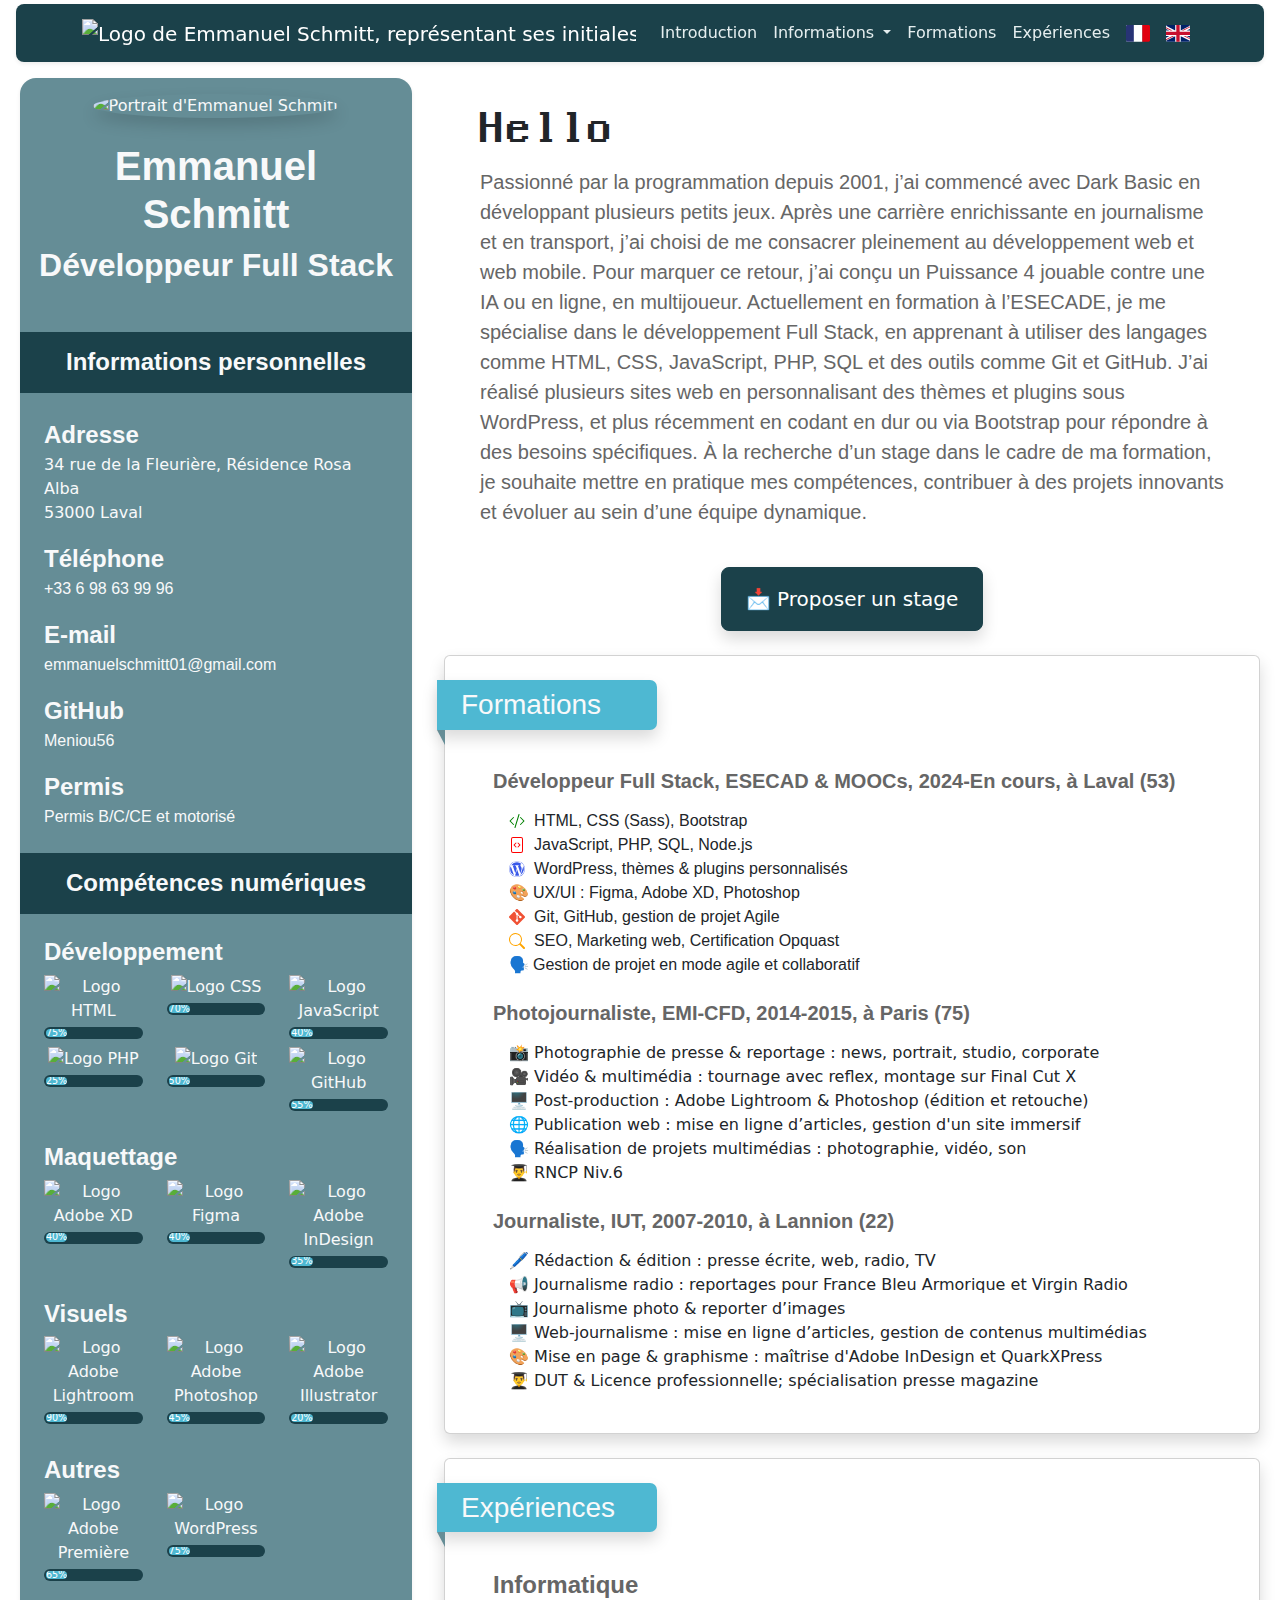
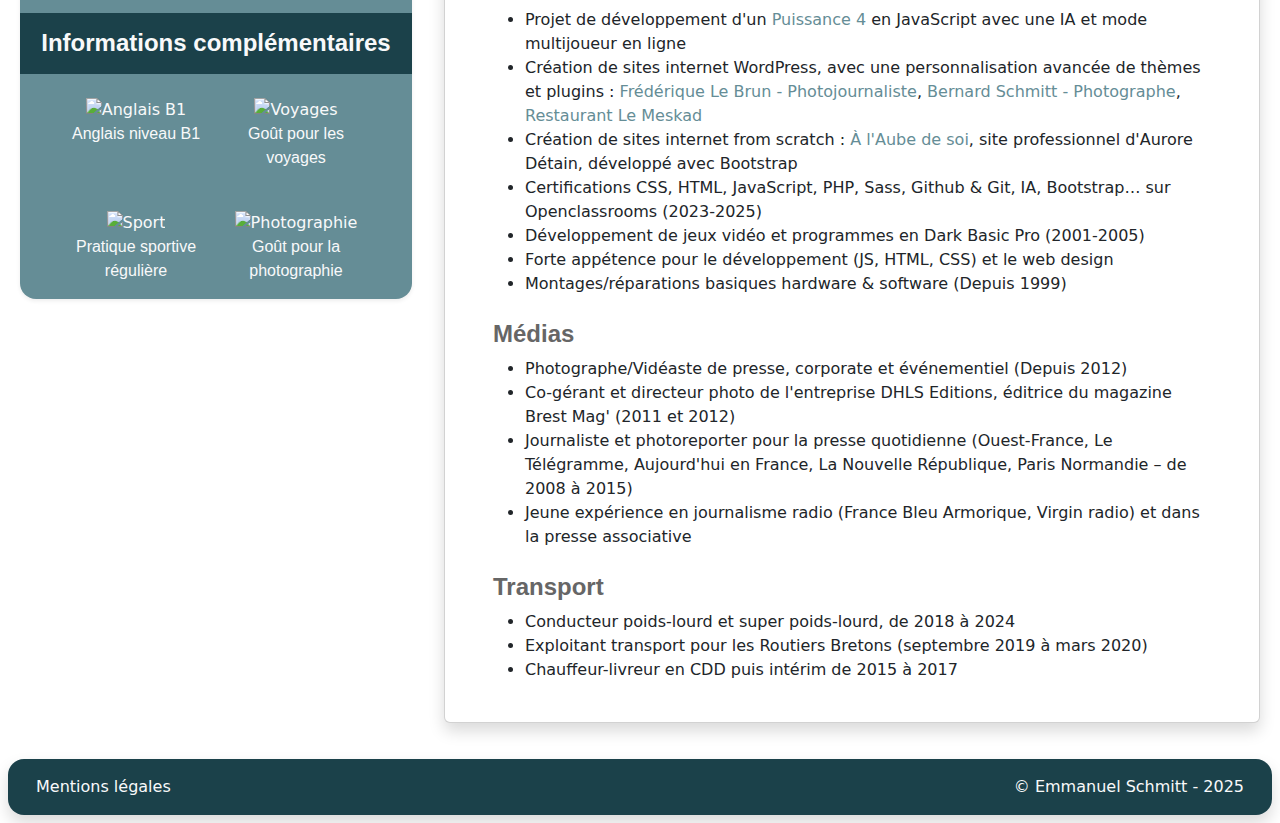
==== index.html @ 3b5478af "add fetch priority high sur le portrait" ====
<!DOCTYPE html>
<html lang="fr" id="accueil">

<head>
    <meta charset="UTF-8">
    <meta name="viewport" content="width=device-width, initial-scale=1.0">
    <meta name="description" content="CV de Emmanuel Schmitt, apprenti développeur full stack">
    <meta name="author" content="Emmanuel Schmitt">
    <title>Emmanuel Schmitt - Apprenti développeur Full Stack</title>

    <!--Securite-->
    <meta http-equiv="Content-Security-Policy" content="
    default-src 'self' https://fonts.googleapis.com https://fonts.gstatic.com https://cdn.jsdelivr.net;
    script-src 'self' https://cdn.jsdelivr.net 'unsafe-inline';
    style-src 'self' https://fonts.googleapis.com 'unsafe-inline';
    font-src 'self' https://fonts.gstatic.com;
    img-src 'self' data:;
">

    <!-- Import Bootstrap CSS et custom CSS -->
    <link rel="stylesheet" href="css/bootstrap.css">
    <link rel="stylesheet" href="css/styles.css">

    <!-- Import script JS -->
    <script src="script.js" defer></script>
</head>

<body>
    <div class="container-xxl" id="main-container">
        <div class="row p-1">
            <div class="col-12">
                <!--Menu navbar-->
                <nav class="navbar navbar-expand-lg navbar-dark bg-secondary sticky-top rounded-3 px-3 shadow-sm">
                    <div class="container text-start">
                        <a class="navbar-brand" href="#accueil">
                            <img class="img-fluid" src="images/logo/logo_whiter.webp"
                            width="30" height="33"
                            alt="Logo de Emmanuel Schmitt, représentant ses initiales">
                        </a>
                        <button class="navbar-toggler" type="button" data-bs-toggle="collapse"
                            data-bs-target="#navOpener" aria-controls="navOpener" aria-expanded="false"
                            aria-label="Toggle navigation">
                            <span class="navbar-toggler-icon"></span>
                        </button>
                        <div class="collapse navbar-collapse d-lg-flex justify-content-lg-between" id="navOpener">
                            <!--Menu principal-->
                            <ul class="navbar-nav">
                                <li class="nav-item">
                                    <a class="nav-link" aria-current="page" href="#introduction">Introduction</a>
                                </li>
                                <li class="nav-item dropdown">
                                    <a class="nav-link dropdown-toggle" href="#" id="dropdownInformations" role="button"
                                        data-bs-toggle="dropdown" aria-expanded="false">
                                        Informations
                                    </a>
                                    <ul class="dropdown-menu" aria-labelledby="dropdownInformations">
                                        <li>
                                            <a class="dropdown-item" href="#info_perso">Informations personnelles</a>
                                        </li>
                                        <li>
                                            <a class="dropdown-item" href="#competences">Compétences numériques</a>
                                        </li>
                                        <li>
                                            <a class="dropdown-item" href="#infos-complementaires">Informations
                                                complémentaires</a>
                                        </li>
                                    </ul>
                                </li>
                                <li class="nav-item">
                                    <a class="nav-link" href="#formations">Formations</a>
                                </li>
                                <li class="nav-item">
                                    <a class="nav-link" href="#experiences">Expériences</a>
                                </li>
                            </ul>
                            <!--Choix de langue-->
                            <ul class="navbar-nav">
                                <!--French-->
                                <li class="nav-item">
                                    <a class="nav-link disabled w-40px" aria-disabled="true">
                                        <svg xmlns="http://www.w3.org/2000/svg" shape-rendering="geometricPrecision"
                                            text-rendering="geometricPrecision" image-rendering="optimizeQuality"
                                            fill-rule="evenodd" clip-rule="evenodd" viewBox="0 0 512 356.18">
                                            <path fill="#E1000F"
                                                d="M345.04 0h139C499.44.1 512 12.72 512 28.13v299.91c0 15.47-12.65 28.13-28.13 28.14H345.04V0zM15.11 352.95zm-9.54-8.15z" />
                                            <path fill="#fff"
                                                d="M27.96 0h317.08v356.18H27.98C12.57 356.09 0 343.46 0 328.04V28.14C0 12.72 12.56.1 27.96 0z" />
                                            <path fill="#273375"
                                                d="M27.96 0h138.99v356.18H28c-15.42-.08-28-12.71-28-28.14V28.14C0 12.72 12.56.1 27.96 0z" />
                                        </svg>
                                    </a>
                                </li>
                                <!--English-->
                                <li class="nav-item">
                                    <a class="nav-link w-40px" href="index_en.html">
                                        <svg version="1.1" id="Layer_1" xmlns="http://www.w3.org/2000/svg"
                                            xmlns:xlink="http://www.w3.org/1999/xlink" x="0px" y="0px"
                                            viewBox="0 0 55.2 38.4" style="enable-background: new 0 0 55.2 38.4"
                                            xml:space="preserve">
                                            <style type="text/css">
                                                .st0 {
                                                    fill: #fefefe;
                                                }

                                                .st1 {
                                                    fill: #c8102e;
                                                }

                                                .st2 {
                                                    fill: #012169;
                                                }
                                            </style>
                                            <g>
                                                <path class="st0"
                                                    d="M2.87,38.4h49.46c1.59-0.09,2.87-1.42,2.87-3.03V3.03c0-1.66-1.35-3.02-3.01-3.03H3.01 C1.35,0.01,0,1.37,0,3.03v32.33C0,36.98,1.28,38.31,2.87,38.4L2.87,38.4z" />
                                                <polygon class="st1"
                                                    points="23.74,23.03 23.74,38.4 31.42,38.4 31.42,23.03 55.2,23.03 55.2,15.35 31.42,15.35 31.42,0 23.74,0 23.74,15.35 0,15.35 0,23.03 23.74,23.03" />
                                                <path class="st2"
                                                    d="M33.98,12.43V0h18.23c1.26,0.02,2.34,0.81,2.78,1.92L33.98,12.43Z" />
                                                <path class="st2"
                                                    d="M33.98,25.97V38.4h18.35c1.21-0.07,2.23-0.85,2.66-1.92L33.98,25.97Z" />
                                                <path class="st2"
                                                    d="M21.18,25.97V38.4H2.87c-1.21-0.07-2.24-0.85-2.66-1.94L21.18,25.97Z" />
                                                <path class="st2"
                                                    d="M21.18,12.43V0H2.99C1.73,0.02,0.64,0.82,0.21,1.94L21.18,12.43Z" />
                                                <polygon class="st2" points="0,12.8 7.65,12.8 0,8.97 0,12.8" />
                                                <polygon class="st2"
                                                    points="55.2,12.8 47.51,12.8 55.2,8.95 55.2,12.8" />
                                                <polygon class="st2"
                                                    points="55.2,25.6 47.51,25.6 55.2,29.45 55.2,25.6" />
                                                <polygon class="st2" points="0,25.6 7.65,25.6 0,29.43 0,25.6" />
                                                <polygon class="st1"
                                                    points="55.2,3.25 36.15,12.8 40.41,12.8 55.2,5.4 55.2,3.25" />
                                                <polygon class="st1"
                                                    points="19.01,25.6 14.75,25.6 0,32.98 0,35.13 19.05,25.6 19.01,25.6" />
                                                <polygon class="st1"
                                                    points="10.52,12.81 14.78,12.81 0,5.41 0,7.55 10.52,12.81" />
                                                <polygon class="st1"
                                                    points="44.63,25.59 40.37,25.59 55.2,33.02 55.2,30.88 44.63,25.59" />
                                            </g>
                                        </svg>
                                    </a>
                                </li>
                            </ul>
                        </div>
                    </div>
                </nav>
            </div>

            <!-- informations personnelles, compétences et infos complémentaires -->
            <aside class="col-12 col-md-5 col-lg-4 p-3" id="sidebar">
                <article id="bloc-bandeau" class="bg-primary shadow-sm text-light rounded-4 mb-4 text-center"
                    aria-labelledby="bandeau-title">
                    <!-- En-tête avec portrait et identifiant -->
                    <header id="en-tete" class="p-3">
                        <img class="rounded-circle shadow"
                        srcset="images/eschmitt_small.webp 186w, images/eschmitt_large.webp 266w"
                        src="images/eschmitt_small.webp"
                        sizes="(max-width: 320px) 186px, 266px"
                        fetchpriority="high"
                        width="266" height="266"
                        alt="Portrait d'Emmanuel Schmitt">                   
                        <div class="py-4">
                            <h1 id="bandeau-title" class="fw-bold">Emmanuel Schmitt</h1>
                            <h2 class="fw-bold">Développeur Full Stack</h2>
                        </div>
                    </header>

                    <!-- Informations personnelles -->
                    <section id="info_perso" aria-labelledby="info-perso-title">
                        <div class="bg-secondary py-2 text-center">
                            <h4 id="info-perso-title" class="fw-bold m-2">
                                Informations personnelles
                            </h4>
                        </div>
                        <div class="m-4 text-start">
                            <!--Adresse-->
                            <div class="mb-3">
                                <p class="fw-bold fs-4 mb-0">Adresse</p>
                                <address itemprop="address" itemscope itemtype="https://schema.org/PostalAddress">
                                    <span itemprop="streetAddress">34 rue de la Fleurière, Résidence Rosa
                                        Alba</span><br />
                                    <span itemprop="postalCode">53000</span>
                                    <span itemprop="addressLocality">Laval</span>
                                </address>
                            </div>
                            <div class="mb-3">
                                <p class="fw-bold fs-4 mb-0">Téléphone</p>
                                <p>
                                    <a href="tel:+33698639996" class="text-light text-decoration-none">+33 6 98 63 99
                                        96</a>
                                </p>
                            </div>
                            <div class="mb-3">
                                <p class="fw-bold fs-4 mb-0">E-mail</p>
                                <p>
                                    <a class="text-light text-decoration-none"
                                        href="mailto:emmanuelschmitt01@gmail.com">emmanuelschmitt01@gmail.com</a>
                                </p>
                            </div>
                            <div class="mb-3">
                                <p class="fw-bold fs-4 mb-0">GitHub</p>
                                <p>
                                    <a class="text-light text-decoration-none" href="https://github.com/Meniou56"
                                        target="_blank" rel="noopener noreferrer">Meniou56</a>
                                </p>
                            </div>
                            <div>
                                <p class="fw-bold fs-4 mb-0">Permis</p>
                                <p>Permis B/C/CE et motorisé</p>
                            </div>
                        </div>
                    </section>

                    <!-- Compétences numériques -->
                    <section id="competences" aria-labelledby="competences-title">
                        <div class="bg-secondary text-center py-2">
                            <h4 id="competences-title" class="fw-bold m-2">
                                Compétences numériques
                            </h4>
                        </div>
                        <div class="m-4">
                            <!-- Rubrique Développement -->
                            <section aria-labelledby="dev-title" class="mb-4">
                                <h4 id="dev-title" class="fw-bold text-start">Développement</h4>
                                <div class="row">
                                    <div class="col-4">
                                        <img class="img-fluid" src="images/competences/html.png" srcset="images/competences/html_63.webp 63w,
                                                images/competences/html_98.webp 98w"
                                            sizes="(max-width: 320px) 63px, 98px" width="98" height="87" alt="Logo HTML" />
                                        <div class="progress bg-secondary mt-1 mb-2" role="progressbar"
                                            aria-label="Maîtrise du HTML" aria-valuenow="75" aria-valuemin="0"
                                            aria-valuemax="100">
                                            <div class="progress-bar rounded m-02" data-target="75">
                                                75%
                                            </div>
                                        </div>
                                    </div>
                                    <div class="col-4">
                                        <img class="img-fluid" src="images/competences/css.png" srcset="images/competences/css_63.webp 63w,
                                        images/competences/css_98.webp 98w" sizes="(max-width: 320px) 63px, 98px" width="98" height="87"
                                            alt="Logo CSS" />
                                        <div class="progress bg-secondary mt-1 mb-2" role="progressbar"
                                            aria-label="Maîtrise du CSS" aria-valuenow="70" aria-valuemin="0"
                                            aria-valuemax="100">
                                            <div class="progress-bar rounded m-02" data-target="70">
                                                70%
                                            </div>
                                        </div>
                                    </div>
                                    <div class="col-4">
                                        <img class="img-fluid" src="images/competences/JS.png" srcset="images/competences/JS_63.webp 63w,
                                        images/competences/JS_98.webp 98w" sizes="(max-width: 320px) 63px, 98px" width="98" height="87"
                                            alt="Logo JavaScript" />
                                        <div class="progress bg-secondary mt-1 mb-2" role="progressbar"
                                            aria-label="Maîtrise du JavaScript" aria-valuenow="40" aria-valuemin="0"
                                            aria-valuemax="100">
                                            <div class="progress-bar rounded m-02" data-target="40">
                                                40%
                                            </div>
                                        </div>
                                    </div>
                                </div>
                                <div class="row">
                                    <div class="col-4">
                                        <img class="img-fluid" src="images/competences/PHP.png" srcset="images/competences/PHP_63.webp 63w,
                                        images/competences/PHP_98.webp 98w" sizes="(max-width: 320px) 63px, 98px" width="98" height="87"
                                            alt="Logo PHP" />
                                        <div class="progress bg-secondary mt-1 mb-2" role="progressbar"
                                            aria-label="Maîtrise du PHP" aria-valuenow="25" aria-valuemin="0"
                                            aria-valuemax="100">
                                            <div class="progress-bar rounded m-02" data-target="25">
                                                25%
                                            </div>
                                        </div>
                                    </div>
                                    <div class="col-4">
                                        <img class="img-fluid" src="images/competences/git.png" srcset="images/competences/git_63.webp 63w,
                                        images/competences/git_98.webp 98w" sizes="(max-width: 320px) 63px, 98px" width="98" height="87"
                                            alt="Logo Git" />
                                        <div class="progress bg-secondary mt-1 mb-2" role="progressbar"
                                            aria-label="Maîtrise de Git" aria-valuenow="50" aria-valuemin="0"
                                            aria-valuemax="100">
                                            <div class="progress-bar rounded m-02" data-target="50">
                                                50%
                                            </div>
                                        </div>
                                    </div>
                                    <div class="col-4">
                                        <img class="img-fluid" src="images/competences/github.png" srcset="images/competences/github_63.webp 63w,
                                        images/competences/github_98.webp 98w" sizes="(max-width: 320px) 63px, 98px" width="98" height="87"
                                            alt="Logo GitHub" />
                                        <div class="progress bg-secondary mt-1 mb-2" role="progressbar"
                                            aria-label="Maîtrise de GitHub" aria-valuenow="55" aria-valuemin="0"
                                            aria-valuemax="100">
                                            <div class="progress-bar rounded m-02" data-target="55">
                                                55%
                                            </div>
                                        </div>
                                    </div>
                                </div>
                            </section>

                            <!-- Rubrique Maquettage -->
                            <section aria-labelledby="maquettage-title" class="mb-4">
                                <h4 id="maquettage-title" class="fw-bold text-start">Maquettage</h4>
                                <div class="row">
                                    <div class="col-4">
                                        <img class="img-fluid" src="images/competences/xd.png" srcset="images/competences/xd_63.webp 63w,
                                        images/competences/xd_98.webp 98w" sizes="(max-width: 320px) 63px, 98px" width="98" height="80"
                                            alt="Logo Adobe XD" />
                                        <div class="progress bg-secondary mt-1 mb-2" role="progressbar"
                                            aria-label="Maîtrise d'Adobe XD" aria-valuenow="40" aria-valuemin="0"
                                            aria-valuemax="100">
                                            <div class="progress-bar rounded m-02" data-target="40">
                                                40%
                                            </div>
                                        </div>
                                    </div>
                                    <div class="col-4">
                                        <img class="img-fluid" src="images/competences/Figma.png" srcset="images/competences/Figma_63.webp 63w,
                                        images/competences/Figma_98.webp 98w" sizes="(max-width: 320px) 63px, 98px" width="98" height="80"
                                            alt="Logo Figma" />
                                        <div class="progress bg-secondary mt-1 mb-2" role="progressbar"
                                            aria-label="Maîtrise de Figma" aria-valuenow="40" aria-valuemin="0"
                                            aria-valuemax="100">
                                            <div class="progress-bar rounded m-02" data-target="40">
                                                40%
                                            </div>
                                        </div>
                                    </div>
                                    <div class="col-4">
                                        <img class="img-fluid" src="images/competences/Id.png" srcset="images/competences/Id_63.webp 63w,
                                        images/competences/Id_98.webp 98w" sizes="(max-width: 320px) 63px, 98px" width="98" height="80"
                                            alt="Logo Adobe InDesign" />
                                        <div class="progress bg-secondary mt-1 mb-2" role="progressbar"
                                            aria-label="Maîtrise d'InDesign" aria-valuenow="35" aria-valuemin="0"
                                            aria-valuemax="100">
                                            <div class="progress-bar rounded m-02" data-target="35">
                                                35%
                                            </div>
                                        </div>
                                    </div>
                                </div>
                            </section>

                            <!-- Rubrique Visuels -->
                            <section aria-labelledby="visuels-title" class="mb-4">
                                <h4 id="visuels-title" class="fw-bold text-start">Visuels</h4>
                                <div class="row">
                                    <div class="col-4">
                                        <img class="img-fluid" src="images/competences/lr.png" srcset="images/competences/lr_63.webp 63w,
                                        images/competences/lr_98.webp 98w" sizes="(max-width: 320px) 63px, 98px" width="98" height="80"
                                            alt="Logo Adobe Lightroom" />
                                        <div class="progress bg-secondary mt-1 mb-2" role="progressbar"
                                            aria-label="Maîtrise de Lightroom" aria-valuenow="90" aria-valuemin="0"
                                            aria-valuemax="100">
                                            <div class="progress-bar rounded m-02" data-target="90">
                                                90%
                                            </div>
                                        </div>
                                    </div>
                                    <div class="col-4">
                                        <img class="img-fluid" src="images/competences/ps.png" srcset="images/competences/ps_63.webp 63w,
                                        images/competences/ps_98.webp 98w" sizes="(max-width: 320px) 63px, 98px" width="98" height="80"
                                            alt="Logo Adobe Photoshop" />
                                        <div class="progress bg-secondary mt-1 mb-2" role="progressbar"
                                            aria-label="Maîtrise de Photoshop" aria-valuenow="45" aria-valuemin="0"
                                            aria-valuemax="100">
                                            <div class="progress-bar rounded m-02" data-target="45">
                                                45%
                                            </div>
                                        </div>
                                    </div>
                                    <div class="col-4">
                                        <img class="img-fluid" src="images/competences/Ai.png" srcset="images/competences/Ai_63.webp 63w,
                                        images/competences/Ai_98.webp 98w" sizes="(max-width: 320px) 63px, 98px" width="98" height="80"
                                            alt="Logo Adobe Illustrator" />
                                        <div class="progress bg-secondary mt-1 mb-2" role="progressbar"
                                            aria-label="Maîtrise d'Illustrator" aria-valuenow="20" aria-valuemin="0"
                                            aria-valuemax="100">
                                            <div class="progress-bar rounded m-02" data-target="20">
                                                20%
                                            </div>
                                        </div>
                                    </div>
                                </div>
                            </section>

                            <!-- Rubrique Autres -->
                            <section aria-labelledby="autres-title">
                                <h4 id="autres-title" class="fw-bold text-start">Autres</h4>
                                <div class="row">
                                    <div class="col-4">
                                        <img class="img-fluid" src="images/competences/Pr.png" srcset="images/competences/Pr_63.webp 63w,
                                        images/competences/Pr_98.webp 98w" sizes="(max-width: 320px) 63px, 98px" width="98" height="80"
                                            alt="Logo Adobe Première" />
                                        <div class="progress bg-secondary mt-1 mb-2" role="progressbar"
                                            aria-label="Maîtrise de Première Pro" aria-valuenow="65" aria-valuemin="0"
                                            aria-valuemax="100">
                                            <div class="progress-bar rounded m-02" data-target="65">
                                                65%
                                            </div>
                                        </div>
                                    </div>
                                    <div class="col-4">
                                        <img class="img-fluid" src="images/competences/WP.png" srcset="images/competences/WP_63.webp 63w,
                                        images/competences/WP_98.webp 98w" sizes="(max-width: 320px) 63px, 98px" width="98" height="80"
                                            alt="Logo WordPress" />
                                        <div class="progress bg-secondary mt-1 mb-2" role="progressbar"
                                            aria-label="Maîtrise de WordPress" aria-valuenow="75" aria-valuemin="0"
                                            aria-valuemax="100">
                                            <div class="progress-bar rounded m-02" data-target="75">
                                                75%
                                            </div>
                                        </div>
                                    </div>
                                    <div class="col-4"></div>
                                </div>
                            </section>
                        </div>
                    </section>

                    <!-- Informations complémentaires -->
                    <section id="infos-complementaires" aria-labelledby="infos-complementaires-title">
                        <div class="bg-secondary text-center py-2">
                            <h4 id="infos-complementaires-title" class="fw-bold m-2">
                                Informations complémentaires
                            </h4>
                        </div>
                        <div class="container">
                            <div class="row m-4 text-center">
                                <div class="col-6">
                                    <img class="img-fluid" src="images/autres/anglais.webp" width="65" height="59" alt="Anglais B1" />
                                    <p>Anglais niveau B1</p>
                                </div>
                                <div class="col-6">
                                    <img class="img-fluid" src="images/autres/voyage.webp" width="65" height="59" alt="Voyages" />
                                    <p>Goût pour les voyages</p>
                                </div>
                            </div>
                            <div class="row m-4 text-center">
                                <div class="col-6">
                                    <img class="img-fluid" src="images/autres/sport.webp" width="65" height="59" alt="Sport" />
                                    <p>Pratique sportive régulière</p>
                                </div>
                                <div class="col-6">
                                    <img class="img-fluid" src="images/autres/photo.webp" width="65" height="59" alt="Photographie" />
                                    <p>Goût pour la photographie</p>
                                </div>
                            </div>
                        </div>
                    </section>
                </article>
            </aside>

            <!-- Contenu principal -->
            <main class="col-12 col-md-7 col-lg-8 p-3" id="corps">
                <!-- Introduction -->
                <section id="introduction">
                    <header class="row m-0 m-lg-4">
                        <h5 id="machineAecrire" class="col-12 display-5"></h5>
                        <p class="col-12 fs-5 text-body marron">
                            Passionné par la programmation depuis 2001, j’ai commencé avec Dark Basic en développant
                            plusieurs petits jeux. Après une carrière enrichissante en journalisme et en transport, j’ai
                            choisi de me consacrer pleinement au développement web et web mobile. Pour marquer ce
                            retour, j’ai conçu un Puissance 4 jouable contre une IA ou en ligne, en multijoueur.
                            Actuellement en formation à l’ESECADE, je me spécialise dans le développement Full Stack, en
                            apprenant à utiliser des langages comme HTML, CSS, JavaScript, PHP, SQL et des outils comme
                            Git et GitHub. J’ai réalisé plusieurs sites web en personnalisant des thèmes et plugins sous
                            WordPress, et plus récemment en codant en dur ou via Bootstrap pour répondre à des besoins
                            spécifiques.
                            À la recherche d’un stage dans le cadre de ma formation, je souhaite mettre en pratique mes
                            compétences, contribuer à des projets innovants et évoluer au sein d’une équipe dynamique.
                        </p>
                    </header>
                    <!-- Bouton d'appel à l'action CTA -->
                    <div id="cta-contact" class="text-center my-4">
                        <a href="#" data-bs-toggle="modal" data-bs-target="#contactFormModal"
                            class="btn btn-lg btn-secondary py-3 px-4 shadow text-decoration-none"
                            aria-label="Envoyer un message à Emmanuel Schmitt">📩 Proposer un stage</a>
                    </div>
                </section>

                <!-- Formations -->
                <section id="formations" class="mb-4" aria-labelledby="formations-title">
                    <div class="card shadow px-5 pb-4 mb-3">
                        <div class="card-body p-0">
                            <div class="BandeauBleu position-relative d-flex flex-column mt-4">
                                <h3 id="formations-title" class="card-title text-light px-4 py-2 shadow m-0">
                                    Formations
                                </h3>
                                <div class="triangle d-inline-block" aria-hidden="true"></div>
                            </div>
                            <!--Section informatique-->
                            <section>
                                <h6 class="card-subtitle marron fs-5 text-body fw-bold mt-4">
                                    Développeur Full Stack, ESECAD & MOOCs, 2024-En cours, à Laval
                                    (53)
                                </h6>
                                <p class="card-text">
                                <ul class="list-unstyled ms-3">
                                    <li>
                                        <svg xmlns="http://www.w3.org/2000/svg" width="16" height="16" fill="green"
                                            class="bi bi-code-slash" viewBox="0 0 16 16">
                                            <path
                                                d="M10.478 1.647a.5.5 0 1 0-.956-.294l-4 13a.5.5 0 0 0 .956.294zM4.854 4.146a.5.5 0 0 1 0 .708L1.707 8l3.147 3.146a.5.5 0 0 1-.708.708l-3.5-3.5a.5.5 0 0 1 0-.708l3.5-3.5a.5.5 0 0 1 .708 0m6.292 0a.5.5 0 0 0 0 .708L14.293 8l-3.147 3.146a.5.5 0 0 0 .708.708l3.5-3.5a.5.5 0 0 0 0-.708l-3.5-3.5a.5.5 0 0 0-.708 0" />
                                        </svg>
                                        <p class="d-inline ps-1">HTML, CSS (Sass), Bootstrap</p>
                                    </li>
                                    <li>
                                        <svg xmlns="http://www.w3.org/2000/svg" width="16" height="16" fill="red"
                                            class="bi bi-file-code" viewBox="0 0 16 16">
                                            <path
                                                d="M6.646 5.646a.5.5 0 1 1 .708.708L5.707 8l1.647 1.646a.5.5 0 0 1-.708.708l-2-2a.5.5 0 0 1 0-.708zm2.708 0a.5.5 0 1 0-.708.708L10.293 8 8.646 9.646a.5.5 0 0 0 .708.708l2-2a.5.5 0 0 0 0-.708z" />
                                            <path
                                                d="M2 2a2 2 0 0 1 2-2h8a2 2 0 0 1 2 2v12a2 2 0 0 1-2 2H4a2 2 0 0 1-2-2zm10-1H4a1 1 0 0 0-1 1v12a1 1 0 0 0 1 1h8a1 1 0 0 0 1-1V2a1 1 0 0 0-1-1" />
                                        </svg>
                                        <p class="d-inline ps-1">JavaScript, PHP, SQL, Node.js</p>
                                    </li>
                                    <li>
                                        <svg xmlns="http://www.w3.org/2000/svg" width="16" height="16" fill="#3858E9"
                                            class="bi bi-wordpress" viewBox="0 0 16 16">
                                            <path
                                                d="M12.633 7.653c0-.848-.305-1.435-.566-1.892l-.08-.13c-.317-.51-.594-.958-.594-1.48 0-.63.478-1.218 1.152-1.218q.03 0 .058.003l.031.003A6.84 6.84 0 0 0 8 1.137 6.86 6.86 0 0 0 2.266 4.23c.16.005.313.009.442.009.717 0 1.828-.087 1.828-.087.37-.022.414.521.044.565 0 0-.371.044-.785.065l2.5 7.434 1.5-4.506-1.07-2.929c-.369-.022-.719-.065-.719-.065-.37-.022-.326-.588.043-.566 0 0 1.134.087 1.808.087.718 0 1.83-.087 1.83-.087.37-.022.413.522.043.566 0 0-.372.043-.785.065l2.48 7.377.684-2.287.054-.173c.27-.86.469-1.495.469-2.046zM1.137 8a6.86 6.86 0 0 0 3.868 6.176L1.73 5.206A6.8 6.8 0 0 0 1.137 8" />
                                            <path
                                                d="M6.061 14.583 8.121 8.6l2.109 5.78q.02.05.049.094a6.85 6.85 0 0 1-4.218.109m7.96-9.876q.046.328.047.706c0 .696-.13 1.479-.522 2.458l-2.096 6.06a6.86 6.86 0 0 0 2.572-9.224z" />
                                            <path fill-rule="evenodd"
                                                d="M0 8c0-4.411 3.589-8 8-8s8 3.589 8 8-3.59 8-8 8-8-3.589-8-8m.367 0c0 4.209 3.424 7.633 7.633 7.633S15.632 12.209 15.632 8C15.632 3.79 12.208.367 8 .367 3.79.367.367 3.79.367 8" />
                                        </svg>
                                        <p class="d-inline ps-1">WordPress, thèmes & plugins personnalisés</p>
                                    </li>
                                    <li>🎨<p class="d-inline ps-1">UX/UI : Figma, Adobe XD, Photoshop</p>
                                    </li>
                                    <li>
                                        <svg xmlns="http://www.w3.org/2000/svg" width="16" height="16" fill="#F05134"
                                            class="bi bi-git" viewBox="0 0 16 16">
                                            <path
                                                d="M15.698 7.287 8.712.302a1.03 1.03 0 0 0-1.457 0l-1.45 1.45 1.84 1.84a1.223 1.223 0 0 1 1.55 1.56l1.773 1.774a1.224 1.224 0 0 1 1.267 2.025 1.226 1.226 0 0 1-2.002-1.334L8.58 5.963v4.353a1.226 1.226 0 1 1-1.008-.036V5.887a1.226 1.226 0 0 1-.666-1.608L5.093 2.465l-4.79 4.79a1.03 1.03 0 0 0 0 1.457l6.986 6.986a1.03 1.03 0 0 0 1.457 0l6.953-6.953a1.03 1.03 0 0 0 0-1.457" />
                                        </svg>
                                        <p class="d-inline ps-1">Git, GitHub, gestion de projet Agile</p>
                                    </li>
                                    <li>
                                        <svg xmlns="http://www.w3.org/2000/svg" width="16" height="16" fill="orange"
                                            class="bi bi-search" viewBox="0 0 16 16">
                                            <path
                                                d="M11.742 10.344a6.5 6.5 0 1 0-1.397 1.398h-.001q.044.06.098.115l3.85 3.85a1 1 0 0 0 1.415-1.414l-3.85-3.85a1 1 0 0 0-.115-.1zM12 6.5a5.5 5.5 0 1 1-11 0 5.5 5.5 0 0 1 11 0" />
                                        </svg>
                                        <p class="d-inline ps-1">SEO, Marketing web, Certification Opquast</p>
                                    </li>
                                    <li>
                                        🗣️<p class="d-inline ps-1">Gestion de projet en mode agile et collaboratif</p>
                                    </li>
                                </ul>
                                </p>

                            </section>
                            <!--Section Photojournaliste-->
                            <section>
                                <h6 class="card-subtitle marron fs-5 text-body fw-bold mt-4">
                                    Photojournaliste, EMI-CFD, 2014-2015, à Paris (75)
                                </h6>
                                <p class="card-text">
                                <ul class="list-unstyled ms-3">
                                    <li>📸 Photographie de presse & reportage : news, portrait, studio, corporate
                                    </li>
                                    <li>🎥 Vidéo & multimédia : tournage avec reflex, montage sur Final Cut X
                                    </li>
                                    <li>🖥 Post-production : Adobe Lightroom & Photoshop (édition et
                                        retouche)</li>
                                    <li>🌐 Publication web : mise en ligne d’articles, gestion d'un site immersif
                                    </li>
                                    <li>🗣 Réalisation de projets multimédias : photographie, vidéo, son</li>
                                    <li>
                                        👨‍🎓 RNCP Niv.6
                                    </li>
                                </ul>
                                </p>
                            </section>
                            <!--Section journaliste-->
                            <section>
                                <h6 class="card-subtitle marron fs-5 text-body fw-bold mt-4">
                                    Journaliste, IUT, 2007-2010, à Lannion (22)
                                </h6>
                                <p class="card-text">
                                <ul class="list-unstyled ms-3">
                                    <li>🖊 Rédaction & édition : presse écrite, web, radio, TV</li>
                                    <li>📢 Journalisme radio : reportages pour France Bleu Armorique et Virgin
                                        Radio</li>
                                    <li>📺 Journalisme photo & reporter d’images</li>
                                    <li>🖥 Web-journalisme : mise en ligne d’articles, gestion de contenus
                                        multimédias</li>
                                    <li>🎨 Mise en page & graphisme : maîtrise d'Adobe InDesign et
                                        QuarkXPress</li>
                                    <li>
                                        👨‍🎓 DUT & Licence professionnelle; spécialisation presse magazine
                                    </li>
                                </ul>
                                </p>
                            </section>
                        </div>
                    </div>
                </section>

                <!-- Expériences -->
                <section id="experiences" aria-labelledby="experiences-title">
                    <div class="card shadow px-5 pb-4 mb-3">
                        <div class="card-body p-0">
                            <!--Card Expériences-->
                            <div class="BandeauBleu position-relative d-flex flex-column mt-4">
                                <h3 id="experiences-title" class="card-title text-light px-4 py-2 shadow m-0">
                                    Expériences
                                </h3>
                                <div class="triangle d-inline-block" aria-hidden="true"></div>
                            </div>
                            <!--Section informatique-->
                            <section aria-labelledby="informatique-title">
                                <h6 id="informatique-title"
                                    class="card-subtitle marron fs-4 text-body fw-bold mt-4 mb-2">
                                    Informatique
                                </h6>
                                <ul class="arrowPuce">
                                    <li>
                                        Projet de développement d'un
                                        <a href="https://www.emmanuelschmitt.com/puissance4" target="_blank"
                                            rel="noopener noreferrer">Puissance 4</a> en JavaScript avec une IA et mode
                                        multijoueur en ligne
                                    </li>
                                    <li>
                                        Création de sites internet WordPress, avec une personnalisation avancée de
                                        thèmes et plugins :
                                        <a href="https://www.frederiquelebrun.com" target="_blank"
                                            rel="noopener noreferrer">Frédérique Le Brun - Photojournaliste</a>,
                                        <a href="https://www.bernardschmitt.com" target="_blank"
                                            rel="noopener noreferrer">Bernard Schmitt - Photographe</a>,
                                        <a href="https://www.meskad.fr" target="_blank"
                                            rel="noopener noreferrer">Restaurant Le Meskad</a>
                                    </li>
                                    <li>
                                        Création de sites internet from scratch :
                                        <a href="https://www.ad-laubedesoi.fr" target="_blank"
                                            rel="noopener noreferrer">À l'Aube de soi</a>, site professionnel d'Aurore
                                        Détain, développé avec Bootstrap
                                    </li>
                                    <li>
                                        Certifications CSS, HTML, JavaScript, PHP, Sass, Github &
                                        Git, IA, Bootstrap… sur Openclassrooms (2023-2025)
                                    </li>
                                    <li>
                                        Développement de jeux vidéo et programmes en Dark Basic
                                        Pro (2001-2005)
                                    </li>
                                    <li>
                                        Forte appétence pour le développement (JS, HTML, CSS) et
                                        le web design
                                    </li>
                                    <li>
                                        Montages/réparations basiques hardware & software (Depuis
                                        1999)
                                    </li>
                                </ul>
                            </section>
                            <!--Section Médias-->
                            <section aria-labelledby="medias-title">
                                <h6 id="medias-title" class="card-subtitle marron fs-4 text-body fw-bold mt-4 mb-2">
                                    Médias
                                </h6>
                                <ul class="arrowPuce">
                                    <li>
                                        Photographe/Vidéaste de presse, corporate et événementiel
                                        (Depuis 2012)
                                    </li>
                                    <li>
                                        Co-gérant et directeur photo de l'entreprise DHLS
                                        Editions, éditrice du magazine Brest Mag' (2011 et 2012)
                                    </li>
                                    <li>
                                        Journaliste et photoreporter pour la presse quotidienne
                                        (Ouest-France, Le Télégramme, Aujourd'hui en France, La
                                        Nouvelle République, Paris Normandie – de 2008 à 2015)
                                    </li>
                                    <li>
                                        Jeune expérience en journalisme radio (France Bleu
                                        Armorique, Virgin radio) et dans la presse associative
                                    </li>
                                </ul>
                            </section>
                            <!--Section transport-->
                            <section aria-labelledby="transport-title">
                                <h6 id="transport-title" class="card-subtitle marron fs-4 text-body fw-bold mt-4 mb-2">
                                    Transport
                                </h6>
                                <ul class="arrowPuce">
                                    <li>
                                        Conducteur poids-lourd et super poids-lourd, de 2018 à
                                        2024
                                    </li>
                                    <li>
                                        Exploitant transport pour les Routiers Bretons (septembre
                                        2019 à mars 2020)
                                    </li>
                                    <li>
                                        Chauffeur-livreur en CDD puis intérim de 2015 à 2017
                                    </li>
                                </ul>
                            </section>
                        </div>
                    </div>
                </section>
            </main>

            <!--Footer-->
            <footer class="col-12 p-1" id="footer" role="contentinfo">

                <!--Structure bootstrap-->
                <div class="container-fluid">
                    <div class="row bg-secondary p-3 rounded-4 shadow">

                        <!--Legals-->
                        <div class="col-6 d-flex justify-content-start">
                            <!--Liens-->
                            <a class="text-light" href="#" data-bs-toggle="modal"
                                data-bs-target="#legalesMentionsModal">Mentions légales</a>
                        </div>
                        <!--Copyright-->
                        <div class="col-6 d-flex justify-content-end">
                            <a class="text-light link-offset-2 link-offset-3-hover link-underline link-underline-opacity-0 link-underline-opacity-75-hover"
                                href="https://www.emmanuelschmitt.com">
                                &copy; Emmanuel Schmitt - 2025
                            </a>
                        </div>

                        <!--Fin col/row bootstrap-->
                    </div>
                </div>

            </footer>
        </div>
    </div>

    <!--Bouton UP-->
    <div id="nav-button" class="position-fixed end-0 bottom-0 m-5">
        <!--UP button-->
        <a href="#accueil" id="btnUP"
            class="btn btn-secondary sticky-bottom rounded-circle shadow z-1080 text-light justify-content-center align-items-center">
            <svg xmlns="http://www.w3.org/2000/svg" width="16" height="16" fill="currentColor"
                class="bi bi-arrow-up-circle-fill" viewBox="0 0 16 16">
                <path
                    d="M16 8A8 8 0 1 0 0 8a8 8 0 0 0 16 0m-7.5 3.5a.5.5 0 0 1-1 0V5.707L5.354 7.854a.5.5 0 1 1-.708-.708l3-3a.5.5 0 0 1 .708 0l3 3a.5.5 0 0 1-.708.708L8.5 5.707z" />
            </svg>
        </a>

    </div>

    <!--Modals-->
    <!--Modal Contact form-->
    <div class="modal fade modal-lg" id="contactFormModal" tabindex="-1" aria-labelledby="formModal" aria-hidden="true">
        <div class="modal-dialog">
            <div class="modal-content">
                <!--Header du contact form-->
                <div class="modal-header">
                    <h2 class="modal-title fs-5" id="formModal">
                        Formulaire de contact
                    </h2>
                    <button type="button" class="btn-close" data-bs-dismiss="modal" aria-label="Close"></button>
                </div>

                <!--Main contact form-->
                <div id="form" class="p-3">
                    <div class="container">

                        <!-- Formulaire avec validation Bootstrap -->
                        <form id="contactForm" class="needs-validation row" novalidate action="php/traitement.php"
                            method="post">

                            <!-- Nom -->
                            <div class="mb-3 col-sm-6">
                                <label for="lastname" class="form-label">Nom</label>
                                <input type="text" class="form-control" id="lastname" name="lastname" required
                                    maxlength="50" pattern="[A-Za-zÀ-ÿ\s\-]+" placeholder="Dupond">
                                <div class="invalid-feedback">Veuillez entrer un nom valide (lettres uniquement).</div>
                            </div>

                            <!-- Prénom -->
                            <div class="mb-3 col-sm-6">
                                <label for="firstname" class="form-label">Prénom</label>
                                <input type="text" class="form-control" id="firstname" name="firstname" required
                                    maxlength="50" pattern="[A-Za-zÀ-ÿ\s\-]+" placeholder="Jean">
                                <div class="invalid-feedback">Veuillez entrer un prénom valide.</div>
                            </div>

                            <!-- Email -->
                            <div class="mb-3">
                                <label for="email" class="form-label">Email</label>
                                <input type="email" class="form-control" id="email" name="email" required
                                    placeholder="exemple@email.fr">
                                <div class="invalid-feedback">Veuillez entrer une adresse email valide.</div>
                            </div>

                            <!-- Objet -->
                            <div class="mb-3">
                                <label for="subject" class="form-label">Objet</label>
                                <input type="text" class="form-control" id="subject" name="subject" required
                                    maxlength="100">
                                <div class="invalid-feedback">Veuillez renseigner un objet valide.</div>
                            </div>

                            <!-- Message -->
                            <div class="mb-3">
                                <label for="message" class="form-label">Message</label>
                                <textarea class="form-control" id="message" name="message" rows="3" required
                                    minlength="10" maxlength="2000" placeholder="Votre message..."></textarea>
                                <div class="invalid-feedback">Votre message doit contenir au moins 10 caractères.</div>
                            </div>

                        </form>
                    </div>
                </div>

                <!--Footer contact form-->
                <div class="modal-footer">
                    <button type="submit" form="contactForm" class="btn btn-success">
                        Envoyer
                    </button>
                    <button type="button" form="contactForm" class="btn btn-danger" data-bs-dismiss="modal">
                        Annuler
                    </button>
                </div>
            </div>
        </div>
    </div>
    <!-- Modal "mentions légales"-->
    <div class="modal fade modal-lg" id="legalesMentionsModal" tabindex="-1" aria-labelledby="legalesModal"
        aria-hidden="true">
        <div class="modal-dialog">
            <div class="modal-content">
                <div class="modal-header">
                    <h2 class="modal-title fs-5" id="legalesModal">Mentions légales</h2>
                    <button type="button" class="btn-close" data-bs-dismiss="modal" aria-label="Close"></button>
                </div>

                <!--Legal content-->
                <div class="modal-body" id="mentionsLegales">
                    <ol start="1">
                        <li><span>PRÉSENTATION DU SITE</span></li>
                    </ol>
                    <span>En vertu de l'article 6 de la loi n° 2004-575 du 21 juin 2004 pour la confiance dans
                        l'économie numérique, il est précisé aux utilisateurs du site www.emmanuelschmitt.com l'identité
                        des
                        différents intervenants dans le cadre de sa réalisation et de son suivi :</span>

                    <span>Propriétaire : Emmanuel Schmitt - 34 rue de la Fleuriere 53000 Laval</span>

                    <span>Créateur : Emmanuel Schmitt</span>

                    <span>Responsable publication : Emmanuel Schmitt</span>

                    <span>Le responsable publication est une personne physique</span>

                    <span>Hébergeur : LWS</span>
                    <br><br>
                    <ol start="2">
                        <li><span> CONDITIONS GÉNÉRALES D’UTILISATION DU SITE ET DES SERVICES PROPOSÉS</span></li>
                    </ol>
                    <span>L’utilisation du site www.emmanuelschmitt.com implique l’acceptation pleine et entière des
                        conditions
                        générales d’utilisation ci-après décrites. Ces conditions d’utilisation sont susceptibles d’être
                        modifiées ou complétées à tout moment, les utilisateurs du site www.emmanuelschmitt.com sont
                        donc
                        invités à les consulter de manière régulière.</span>

                    <span>Ce site est normalement accessible à tout moment aux utilisateurs. Une interruption pour
                        raison de maintenance technique peut être toutefois décidée par Emmanuel Schmitt, qui
                        s’efforcera
                        alors de communiquer préalablement aux utilisateurs les dates et heures de
                        l’intervention.</span>

                    <span>Le site www.emmanuelschmitt.com est mis à jour régulièrement par ses propres soin. De la même
                        façon,
                        les mentions légales peuvent être modifiées à tout moment : elles s’imposent néanmoins à
                        l’utilisateur qui est invité à s’y référer le plus souvent possible afin d’en prendre
                        connaissance.</span>
                    <br><br>
                    <ol start="3">
                        <li><span> DESCRIPTION DES SERVICES FOURNIS</span></li>
                    </ol>
                    <span>Le site www.emmanuelschmitt.com a pour objet de fournir une information concernant l’ensemble
                        des
                        activités de la société.</span>

                    <span>Emmanuel Schmitt s’efforce de fournir sur le site www.emmanuelschmitt.com des informations
                        aussi
                        précises que possible. Toutefois, il ne pourra être tenu responsable des omissions, des
                        inexactitudes et des carences dans la mise à jour, qu’elles soient de son fait ou du fait des
                        tiers partenaires qui lui fournissent ces informations.</span>

                    <span>Toutes les informations indiquées sur le site www.emmanuelschmitt.com sont données à titre
                        indicatif,
                        et sont susceptibles d’évoluer. Par ailleurs, les renseignements figurant sur le site
                        www.emmanuelschmitt.com ne sont pas exhaustifs. Ils sont donnés sous réserve de modifications
                        ayant été
                        apportées depuis leur mise en ligne.</span>
                    <br><br>
                    <ol start="4">
                        <li><span> LIMITATIONS CONTRACTUELLES SUR LES DONNÉES TECHNIQUES</span></li>
                    </ol>
                    <span>Le site utilise la technologie JavaScript.</span>

                    <span>Le site Internet ne pourra être tenu responsable de dommages matériels liés à l’utilisation du
                        site. De plus, l’utilisateur du site s’engage à accéder au site en utilisant un matériel récent,
                        ne contenant pas de virus et avec un navigateur de dernière génération mis-à-jour</span>
                    <br><br>
                    <ol start="5">
                        <li><span> PROPRIÉTÉ INTELLECTUELLE ET CONTREFAÇONS</span></li>
                    </ol>
                    <span>Emmanuel Schmitt est propriétaire des droits de propriété intellectuelle ou détient les droits
                        d’usage sur tous les éléments accessibles sur le site, notamment les textes, images, graphismes,
                        logo, icônes, sons, logiciels.</span>

                    <span>Toute reproduction, représentation, modification, publication, adaptation de tout ou partie
                        des éléments du site, quel que soit le moyen ou le procédé utilisé, est interdite, sauf
                        autorisation écrite préalable de : Emmanuel Schmitt.</span>

                    <span>Toute exploitation non autorisée du site ou de l’un quelconque des éléments qu’il contient
                        sera considérée comme constitutive d’une contrefaçon et poursuivie conformément aux dispositions
                        des articles L.335-2 et suivants du Code de Propriété Intellectuelle.</span>
                    <br><br>
                    <ol start="6">
                        <li><span> LIMITATIONS DE RESPONSABILITÉ</span></li>
                    </ol>
                    <span>Emmanuel Schmitt ne pourra être tenue responsable des dommages directs et indirects causés au
                        matériel de l’utilisateur, lors de l’accès au site www.emmanuelschmitt.com, et résultant soit de
                        l’utilisation d’un matériel ne répondant pas aux spécifications indiquées au point 4, soit de
                        l’apparition d’un bug ou d’une incompatibilité.</span>

                    <span>Emmanuel Schmitt ne pourra également être tenu responsable des dommages indirects (tels par
                        exemple qu’une perte de marché ou perte d’une chance) consécutifs à l’utilisation du site
                        www.emmanuelschmitt.com.</span>
                    <br><br>
                    <ol start="7">
                        <li><span> GESTION DES DONNÉES PERSONNELLES</span></li>
                    </ol>
                    <span>En France, les données personnelles sont notamment protégées par la loi n° 78-87 du 6 janvier
                        1978, la loi n° 2004-801 du 6 août 2004, l'article L. 226-13 du Code pénal et la Directive
                        Européenne du 24 octobre 1995.</span>

                    <span>A l'occasion de l'utilisation du site www.emmanuelschmitt.com, peuvent êtres recueillies :
                        l'URL des
                        liens par l'intermédiaire desquels l'utilisateur a accédé au site www.emmanuelschmitt.com, le
                        fournisseur d'accès de l'utilisateur, l'adresse de protocole Internet (IP) de
                        l'utilisateur.</span>

                    <span>En tout état de cause Emmanuel Schmitt ne collecte des informations personnelles relatives à
                        l'utilisateur que pour le besoin de certains services proposés par le site
                        www.emmanuelschmitt.com.
                        L'utilisateur fournit ces informations en toute connaissance de cause, notamment lorsqu'il
                        procède par lui-même à leur saisie. Il est alors précisé à l'utilisateur du site
                        www.emmanuelschmitt.com l’obligation ou non de fournir ces informations.</span>

                    <span>Conformément aux dispositions des articles 38 et suivants de la loi 78-17 du 6 janvier 1978
                        relative à l’informatique, aux fichiers et aux libertés, tout utilisateur dispose d’un droit
                        d’accès, de rectification et d’opposition aux données personnelles le concernant, en effectuant
                        sa demande écrite et signée, accompagnée d’une copie du titre d’identité avec signature du
                        titulaire de la pièce, en précisant l’adresse à laquelle la réponse doit être envoyée.</span>

                    <span>Aucune information personnelle de l'utilisateur du site www.emmanuelschmitt.com n'est publiée
                        à
                        l'insu de l'utilisateur, échangée, transférée, cédée ou vendue sur un support quelconque à des
                        tiers. Seule l'hypothèse du rachat de Emmanuel Schmitt et de ses droits permettrait la
                        transmission
                        des dites informations à l'éventuel acquéreur qui serait à son tour tenu de la même obligation
                        de conservation et de modification des données vis à vis de l'utilisateur du site
                        www.emmanuelschmitt.com.</span>

                    <span>Le site n'est pas déclaré à la CNIL car il ne recueille pas d'informations
                        personnelles.</span>

                    <span>Les bases de données sont protégées par les dispositions de la loi du 1er juillet 1998
                        transposant la directive 96/9 du 11 mars 1996 relative à la protection juridique des bases de
                        données.</span>
                    <br><br>
                    <ol start="8">
                        <li><span> LIENS HYPERTEXTES ET COOKIES</span></li>
                    </ol>
                    <span>Le site www.emmanuelschmitt.com contient un certain nombre de liens hypertextes vers d’autres
                        sites,
                        mis en place avec l’autorisation de Emmanuel Schmitt. Cependant, Emmanuel Schmitt n’a pas la
                        possibilité de vérifier le contenu des sites ainsi visités, et n’assumera en conséquence aucune
                        responsabilité de ce fait.</span>

                    <span>La navigation sur le site www.emmanuelschmitt.com est susceptible de provoquer l’installation
                        de
                        cookie(s) sur l’ordinateur de l’utilisateur. Un cookie est un fichier de petite taille, qui ne
                        permet pas l’identification de l’utilisateur, mais qui enregistre des informations relatives à
                        la navigation d’un ordinateur sur un site. Les données ainsi obtenues visent à faciliter la
                        navigation ultérieure sur le site, et ont également vocation à permettre diverses mesures de
                        fréquentation.</span>

                    <span>Le refus d’installation d’un cookie peut entraîner l’impossibilité d’accéder à certains
                        services. L’utilisateur peut toutefois configurer son ordinateur de la manière suivante, pour
                        refuser l’installation des cookies :</span>

                    <span>Sous Internet Explorer : onglet outil (pictogramme en forme de rouage en haut a droite) /
                        options internet. Cliquez sur Confidentialité et choisissez Bloquer tous les cookies. Validez
                        sur Ok.</span>

                    <span>Sous Firefox : en haut de la fenêtre du navigateur, cliquez sur le bouton Firefox, puis aller
                        dans l'onglet Options. Cliquer sur l'onglet Vie privée. Paramétrez les Règles de conservation
                        sur : utiliser les paramètres personnalisés pour l'historique. Enfin décochez-la pour désactiver
                        les cookies.</span>

                    <span>Sous Safari : Cliquez en haut à droite du navigateur sur le pictogramme de menu (symbolisé par
                        un rouage). Sélectionnez Paramètres. Cliquez sur Afficher les paramètres avancés. Dans la
                        section "Confidentialité", cliquez sur Paramètres de contenu. Dans la section "Cookies", vous
                        pouvez bloquer les cookies.</span>

                    <span>Sous Chrome : Cliquez en haut à droite du navigateur sur le pictogramme de menu (symbolisé par
                        trois lignes horizontales). Sélectionnez Paramètres. Cliquez sur Afficher les paramètres
                        avancés. Dans la section "Confidentialité", cliquez sur préférences. Dans l'onglet
                        "Confidentialité", vous pouvez bloquer les cookies.</span>
                    <br><br>
                    <ol start="9">
                        <li><span> DROIT APPLICABLE ET ATTRIBUTION DE JURIDICTION</span></li>
                    </ol>
                    <span>Tout litige en relation avec l’utilisation du site www.emmanuelschmitt.com est soumis au droit
                        français. Il est fait attribution exclusive de juridiction aux tribunaux compétents de
                        Paris.</span>
                    <br><br>
                    <ol start="10">
                        <li><span> LES PRINCIPALES LOIS CONCERNÉES</span></li>
                    </ol>
                    <span>Loi n° 78-87 du 6 janvier 1978, notamment modifiée par la loi n° 2004-801 du 6 août 2004
                        relative à l'informatique, aux fichiers et aux libertés.</span>

                    <span>Loi n° 2004-575 du 21 juin 2004 pour la confiance dans l'économie numérique.</span>
                    <br><br>
                    <ol start="11">
                        <li><span> LEXIQUE</span></li>
                    </ol>
                    <span>Utilisateur : Internaute se connectant, utilisant le site susnommé.</span>

                    <span>Informations personnelles : « les informations qui permettent, sous quelque forme que ce soit,
                        directement ou non, l'identification des personnes physiques auxquelles elles s'appliquent »
                        (article 4 de la loi n° 78-17 du 6 janvier 1978).</span>

                    &nbsp;
                </div>
                <div class="modal-footer">
                    <button type="button" class="btn btn-secondary" data-bs-dismiss="modal">Fermer</button>
                </div>
            </div>
        </div>
    </div>

    <!-- Import Bootstrap JS -->
    <script src="https://cdn.jsdelivr.net/npm/bootstrap@5.3.3/dist/js/bootstrap.bundle.min.js"
        integrity="sha384-YvpcrYf0tY3lHB60NNkmXc5s9fDVZLESaAA55NDzOxhy9GkcIdslK1eN7N6jIeHz" crossorigin="anonymous">
        </script>
</body>

</html>
---- css/styles.css ----
/** Polices **/
/*Appels des polices*/
@import url('https://fonts.googleapis.com/css2?family=Pacifico&family=Roboto:ital,wght@0,100..900;1,100..900&display=swap');
@import url('https://fonts.googleapis.com/css2?family=Alegreya:ital,wght@0,400..900;1,400..900&display=swap');
@font-face {
    font-family: "MS DOS";
    src: url("../fonts/MorePerfectDOSVGA.woff2") format("woff2"),
         url("../fonts/MorePerfectDOSVGA.ttf") format("truetype");
}

/*Applications des polices*/
h1, h3, h4, h6, .alegreya {
    font-family: "Alegreya Sans", sans-serif;
}

h2, p {
    font-family: "Roboto", sans-serif;
}

h5 {
    font-family: "MS DOS";
}

/** Objets **/
/*Formes des sections Formations/Expériences*/
.BandeauBleu {
    left: -56px;
}
h3 {
    background-color: #4eb8d2;
    border-radius: 0 7px 7px 0;
    max-width: 220px;
}
.triangle {
    border-top: 15px solid #658d96;
    border-left: 8px solid transparent;
    width: 7px;
}
/*UP button*/
#btnUP {
    display: none;
    width: 42px; 
    height: 42px;
}
/*Fond du site*/
#main-container {
    background: url("../images/Fond_1296.webp");
    background-repeat: repeat-y;
    background-size: 100%;
}
/*Style des puces*/
ul.arrowPuce {
    list-style-image: url("../images/puce.webp");
}

/** Couleurs et dimensions **/
/*Changement couleurs*/
.marron {
    color: #666666 !important;
}
/*Positionnement*/
.z-1080 {
    z-index: 1080;
}

.max-w-280 {
    max-width: 280px;
}

/** Animations **/
/*Animation des progress-bar*/
.progress-bar {
    transition: width 2s ease-in-out;
}
/* Effet sur les liens */
a {
    text-decoration: none;
}
a:hover {
    text-decoration: underline;
    transition: 0.8s;
}


/** Zone à ne pas imprimer si impression du CV **/
@media print {
    nav, footer {
        display: none;
    }  
}
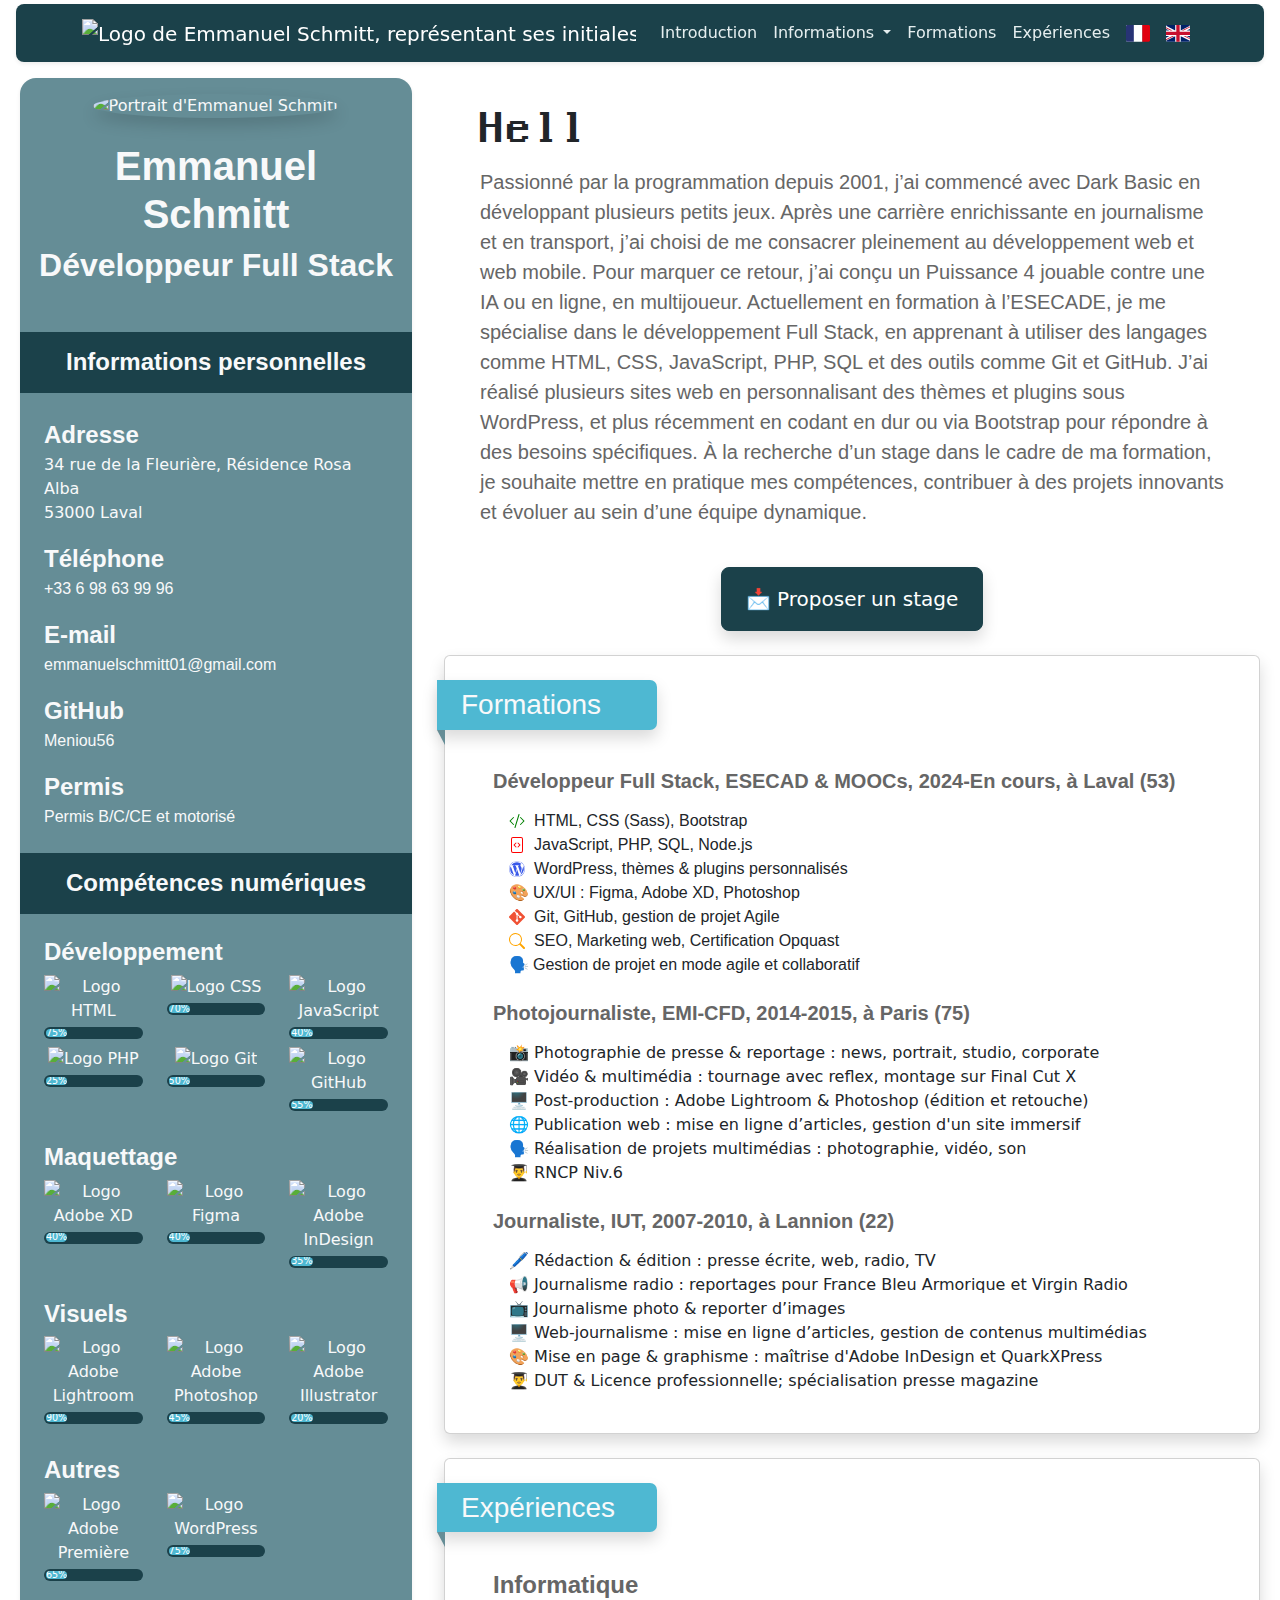
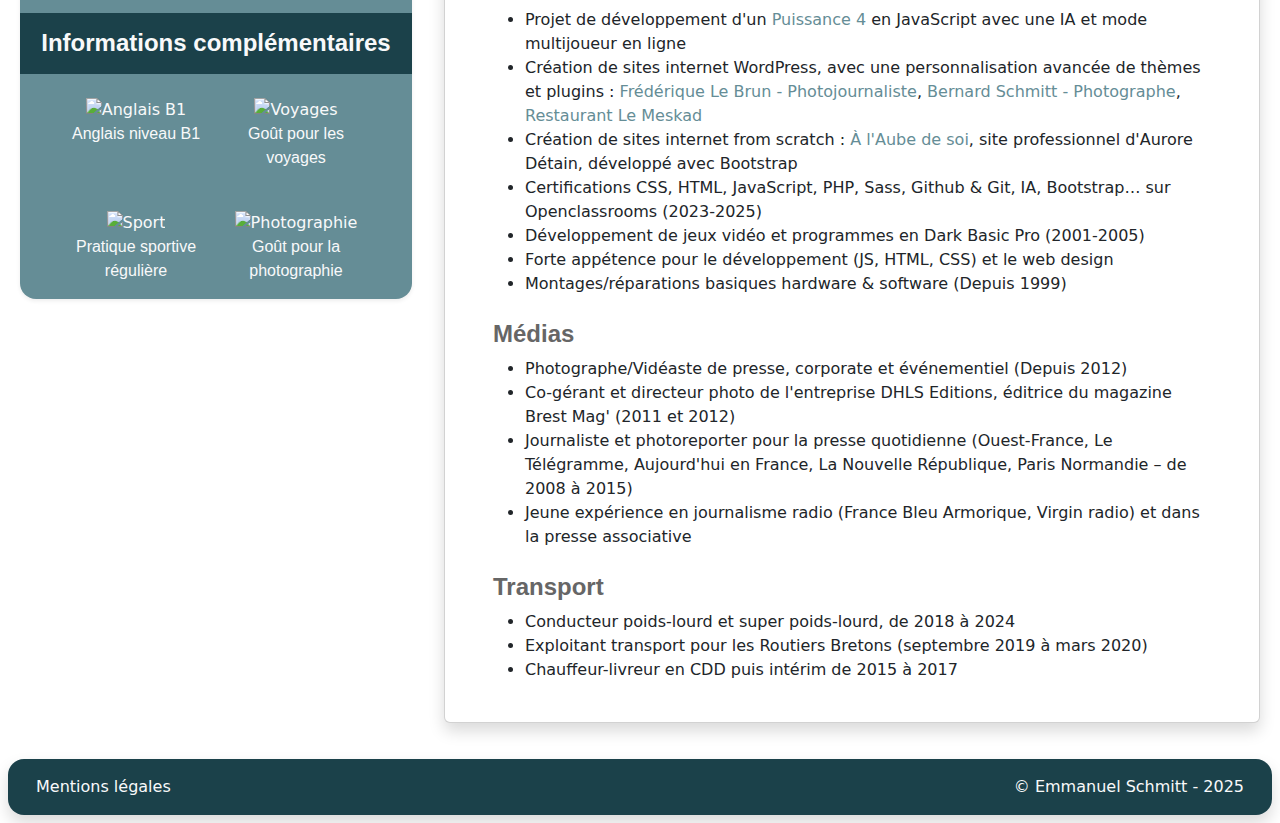
==== commit 97f62534: "sécurisation formulaire (honeypot)" ====
--- a/index.html
+++ b/index.html
@@ -7,6 +7,9 @@
     <meta name="description" content="CV de Emmanuel Schmitt, apprenti développeur full stack">
     <meta name="author" content="Emmanuel Schmitt">
     <title>Emmanuel Schmitt - Apprenti développeur Full Stack</title>
+
+    <!--Favicon-->
+    <link rel="icon" type="image/png" sizes="48x48" href="Images/logo/favicon.ico">
 
     <!--Securite-->
     <meta http-equiv="Content-Security-Policy" content="
@@ -33,9 +36,8 @@
                 <nav class="navbar navbar-expand-lg navbar-dark bg-secondary sticky-top rounded-3 px-3 shadow-sm">
                     <div class="container text-start">
                         <a class="navbar-brand" href="#accueil">
-                            <img class="img-fluid" src="images/logo/logo_whiter.webp"
-                            width="30" height="33"
-                            alt="Logo de Emmanuel Schmitt, représentant ses initiales">
+                            <img class="img-fluid" src="images/logo/logo_whiter.webp" width="30" height="33"
+                                alt="Logo de Emmanuel Schmitt, représentant ses initiales">
                         </a>
                         <button class="navbar-toggler" type="button" data-bs-toggle="collapse"
                             data-bs-target="#navOpener" aria-controls="navOpener" aria-expanded="false"
@@ -154,12 +156,9 @@
                     <!-- En-tête avec portrait et identifiant -->
                     <header id="en-tete" class="p-3">
                         <img class="rounded-circle shadow"
-                        srcset="images/eschmitt_small.webp 186w, images/eschmitt_large.webp 266w"
-                        src="images/eschmitt_small.webp"
-                        sizes="(max-width: 320px) 186px, 266px"
-                        fetchpriority="high"
-                        width="266" height="266"
-                        alt="Portrait d'Emmanuel Schmitt">                   
+                            srcset="images/eschmitt_small.webp 186w, images/eschmitt_large.webp 266w"
+                            sizes="(max-width: 320px) 186px, 266px" src="images/eschmitt_small.webp"
+                            fetchpriority="high" width="266" height="266" alt="Portrait d'Emmanuel Schmitt">
                         <div class="py-4">
                             <h1 id="bandeau-title" class="fw-bold">Emmanuel Schmitt</h1>
                             <h2 class="fw-bold">Développeur Full Stack</h2>
@@ -227,7 +226,8 @@
                                     <div class="col-4">
                                         <img class="img-fluid" src="images/competences/html.png" srcset="images/competences/html_63.webp 63w,
                                                 images/competences/html_98.webp 98w"
-                                            sizes="(max-width: 320px) 63px, 98px" width="98" height="87" alt="Logo HTML" />
+                                            sizes="(max-width: 320px) 63px, 98px" width="98" height="87"
+                                            alt="Logo HTML" />
                                         <div class="progress bg-secondary mt-1 mb-2" role="progressbar"
                                             aria-label="Maîtrise du HTML" aria-valuenow="75" aria-valuemin="0"
                                             aria-valuemax="100">
@@ -238,8 +238,8 @@
                                     </div>
                                     <div class="col-4">
                                         <img class="img-fluid" src="images/competences/css.png" srcset="images/competences/css_63.webp 63w,
-                                        images/competences/css_98.webp 98w" sizes="(max-width: 320px) 63px, 98px" width="98" height="87"
-                                            alt="Logo CSS" />
+                                        images/competences/css_98.webp 98w" sizes="(max-width: 320px) 63px, 98px"
+                                            width="98" height="87" alt="Logo CSS" />
                                         <div class="progress bg-secondary mt-1 mb-2" role="progressbar"
                                             aria-label="Maîtrise du CSS" aria-valuenow="70" aria-valuemin="0"
                                             aria-valuemax="100">
@@ -250,8 +250,8 @@
                                     </div>
                                     <div class="col-4">
                                         <img class="img-fluid" src="images/competences/JS.png" srcset="images/competences/JS_63.webp 63w,
-                                        images/competences/JS_98.webp 98w" sizes="(max-width: 320px) 63px, 98px" width="98" height="87"
-                                            alt="Logo JavaScript" />
+                                        images/competences/JS_98.webp 98w" sizes="(max-width: 320px) 63px, 98px"
+                                            width="98" height="87" alt="Logo JavaScript" />
                                         <div class="progress bg-secondary mt-1 mb-2" role="progressbar"
                                             aria-label="Maîtrise du JavaScript" aria-valuenow="40" aria-valuemin="0"
                                             aria-valuemax="100">
@@ -264,8 +264,8 @@
                                 <div class="row">
                                     <div class="col-4">
                                         <img class="img-fluid" src="images/competences/PHP.png" srcset="images/competences/PHP_63.webp 63w,
-                                        images/competences/PHP_98.webp 98w" sizes="(max-width: 320px) 63px, 98px" width="98" height="87"
-                                            alt="Logo PHP" />
+                                        images/competences/PHP_98.webp 98w" sizes="(max-width: 320px) 63px, 98px"
+                                            width="98" height="87" alt="Logo PHP" />
                                         <div class="progress bg-secondary mt-1 mb-2" role="progressbar"
                                             aria-label="Maîtrise du PHP" aria-valuenow="25" aria-valuemin="0"
                                             aria-valuemax="100">
@@ -276,8 +276,8 @@
                                     </div>
                                     <div class="col-4">
                                         <img class="img-fluid" src="images/competences/git.png" srcset="images/competences/git_63.webp 63w,
-                                        images/competences/git_98.webp 98w" sizes="(max-width: 320px) 63px, 98px" width="98" height="87"
-                                            alt="Logo Git" />
+                                        images/competences/git_98.webp 98w" sizes="(max-width: 320px) 63px, 98px"
+                                            width="98" height="87" alt="Logo Git" />
                                         <div class="progress bg-secondary mt-1 mb-2" role="progressbar"
                                             aria-label="Maîtrise de Git" aria-valuenow="50" aria-valuemin="0"
                                             aria-valuemax="100">
@@ -288,8 +288,8 @@
                                     </div>
                                     <div class="col-4">
                                         <img class="img-fluid" src="images/competences/github.png" srcset="images/competences/github_63.webp 63w,
-                                        images/competences/github_98.webp 98w" sizes="(max-width: 320px) 63px, 98px" width="98" height="87"
-                                            alt="Logo GitHub" />
+                                        images/competences/github_98.webp 98w" sizes="(max-width: 320px) 63px, 98px"
+                                            width="98" height="87" alt="Logo GitHub" />
                                         <div class="progress bg-secondary mt-1 mb-2" role="progressbar"
                                             aria-label="Maîtrise de GitHub" aria-valuenow="55" aria-valuemin="0"
                                             aria-valuemax="100">
@@ -307,8 +307,8 @@
                                 <div class="row">
                                     <div class="col-4">
                                         <img class="img-fluid" src="images/competences/xd.png" srcset="images/competences/xd_63.webp 63w,
-                                        images/competences/xd_98.webp 98w" sizes="(max-width: 320px) 63px, 98px" width="98" height="80"
-                                            alt="Logo Adobe XD" />
+                                        images/competences/xd_98.webp 98w" sizes="(max-width: 320px) 63px, 98px"
+                                            width="98" height="80" alt="Logo Adobe XD" />
                                         <div class="progress bg-secondary mt-1 mb-2" role="progressbar"
                                             aria-label="Maîtrise d'Adobe XD" aria-valuenow="40" aria-valuemin="0"
                                             aria-valuemax="100">
@@ -319,8 +319,8 @@
                                     </div>
                                     <div class="col-4">
                                         <img class="img-fluid" src="images/competences/Figma.png" srcset="images/competences/Figma_63.webp 63w,
-                                        images/competences/Figma_98.webp 98w" sizes="(max-width: 320px) 63px, 98px" width="98" height="80"
-                                            alt="Logo Figma" />
+                                        images/competences/Figma_98.webp 98w" sizes="(max-width: 320px) 63px, 98px"
+                                            width="98" height="80" alt="Logo Figma" />
                                         <div class="progress bg-secondary mt-1 mb-2" role="progressbar"
                                             aria-label="Maîtrise de Figma" aria-valuenow="40" aria-valuemin="0"
                                             aria-valuemax="100">
@@ -331,8 +331,8 @@
                                     </div>
                                     <div class="col-4">
                                         <img class="img-fluid" src="images/competences/Id.png" srcset="images/competences/Id_63.webp 63w,
-                                        images/competences/Id_98.webp 98w" sizes="(max-width: 320px) 63px, 98px" width="98" height="80"
-                                            alt="Logo Adobe InDesign" />
+                                        images/competences/Id_98.webp 98w" sizes="(max-width: 320px) 63px, 98px"
+                                            width="98" height="80" alt="Logo Adobe InDesign" />
                                         <div class="progress bg-secondary mt-1 mb-2" role="progressbar"
                                             aria-label="Maîtrise d'InDesign" aria-valuenow="35" aria-valuemin="0"
                                             aria-valuemax="100">
@@ -350,8 +350,8 @@
                                 <div class="row">
                                     <div class="col-4">
                                         <img class="img-fluid" src="images/competences/lr.png" srcset="images/competences/lr_63.webp 63w,
-                                        images/competences/lr_98.webp 98w" sizes="(max-width: 320px) 63px, 98px" width="98" height="80"
-                                            alt="Logo Adobe Lightroom" />
+                                        images/competences/lr_98.webp 98w" sizes="(max-width: 320px) 63px, 98px"
+                                            width="98" height="80" alt="Logo Adobe Lightroom" />
                                         <div class="progress bg-secondary mt-1 mb-2" role="progressbar"
                                             aria-label="Maîtrise de Lightroom" aria-valuenow="90" aria-valuemin="0"
                                             aria-valuemax="100">
@@ -362,8 +362,8 @@
                                     </div>
                                     <div class="col-4">
                                         <img class="img-fluid" src="images/competences/ps.png" srcset="images/competences/ps_63.webp 63w,
-                                        images/competences/ps_98.webp 98w" sizes="(max-width: 320px) 63px, 98px" width="98" height="80"
-                                            alt="Logo Adobe Photoshop" />
+                                        images/competences/ps_98.webp 98w" sizes="(max-width: 320px) 63px, 98px"
+                                            width="98" height="80" alt="Logo Adobe Photoshop" />
                                         <div class="progress bg-secondary mt-1 mb-2" role="progressbar"
                                             aria-label="Maîtrise de Photoshop" aria-valuenow="45" aria-valuemin="0"
                                             aria-valuemax="100">
@@ -374,8 +374,8 @@
                                     </div>
                                     <div class="col-4">
                                         <img class="img-fluid" src="images/competences/Ai.png" srcset="images/competences/Ai_63.webp 63w,
-                                        images/competences/Ai_98.webp 98w" sizes="(max-width: 320px) 63px, 98px" width="98" height="80"
-                                            alt="Logo Adobe Illustrator" />
+                                        images/competences/Ai_98.webp 98w" sizes="(max-width: 320px) 63px, 98px"
+                                            width="98" height="80" alt="Logo Adobe Illustrator" />
                                         <div class="progress bg-secondary mt-1 mb-2" role="progressbar"
                                             aria-label="Maîtrise d'Illustrator" aria-valuenow="20" aria-valuemin="0"
                                             aria-valuemax="100">
@@ -393,8 +393,8 @@
                                 <div class="row">
                                     <div class="col-4">
                                         <img class="img-fluid" src="images/competences/Pr.png" srcset="images/competences/Pr_63.webp 63w,
-                                        images/competences/Pr_98.webp 98w" sizes="(max-width: 320px) 63px, 98px" width="98" height="80"
-                                            alt="Logo Adobe Première" />
+                                        images/competences/Pr_98.webp 98w" sizes="(max-width: 320px) 63px, 98px"
+                                            width="98" height="80" alt="Logo Adobe Première" />
                                         <div class="progress bg-secondary mt-1 mb-2" role="progressbar"
                                             aria-label="Maîtrise de Première Pro" aria-valuenow="65" aria-valuemin="0"
                                             aria-valuemax="100">
@@ -405,8 +405,8 @@
                                     </div>
                                     <div class="col-4">
                                         <img class="img-fluid" src="images/competences/WP.png" srcset="images/competences/WP_63.webp 63w,
-                                        images/competences/WP_98.webp 98w" sizes="(max-width: 320px) 63px, 98px" width="98" height="80"
-                                            alt="Logo WordPress" />
+                                        images/competences/WP_98.webp 98w" sizes="(max-width: 320px) 63px, 98px"
+                                            width="98" height="80" alt="Logo WordPress" />
                                         <div class="progress bg-secondary mt-1 mb-2" role="progressbar"
                                             aria-label="Maîtrise de WordPress" aria-valuenow="75" aria-valuemin="0"
                                             aria-valuemax="100">
@@ -431,21 +431,25 @@
                         <div class="container">
                             <div class="row m-4 text-center">
                                 <div class="col-6">
-                                    <img class="img-fluid" src="images/autres/anglais.webp" width="65" height="59" alt="Anglais B1" />
+                                    <img class="img-fluid" src="images/autres/anglais.webp" width="65" height="59"
+                                        alt="Anglais B1" />
                                     <p>Anglais niveau B1</p>
                                 </div>
                                 <div class="col-6">
-                                    <img class="img-fluid" src="images/autres/voyage.webp" width="65" height="59" alt="Voyages" />
+                                    <img class="img-fluid" src="images/autres/voyage.webp" width="65" height="59"
+                                        alt="Voyages" />
                                     <p>Goût pour les voyages</p>
                                 </div>
                             </div>
                             <div class="row m-4 text-center">
                                 <div class="col-6">
-                                    <img class="img-fluid" src="images/autres/sport.webp" width="65" height="59" alt="Sport" />
+                                    <img class="img-fluid" src="images/autres/sport.webp" width="65" height="59"
+                                        alt="Sport" />
                                     <p>Pratique sportive régulière</p>
                                 </div>
                                 <div class="col-6">
-                                    <img class="img-fluid" src="images/autres/photo.webp" width="65" height="59" alt="Photographie" />
+                                    <img class="img-fluid" src="images/autres/photo.webp" width="65" height="59"
+                                        alt="Photographie" />
                                     <p>Goût pour la photographie</p>
                                 </div>
                             </div>
@@ -813,6 +817,12 @@
                                 <div class="invalid-feedback">Votre message doit contenir au moins 10 caractères.</div>
                             </div>
 
+                            <!-- Honeypot (champ invisible pour les bots) -->
+                            <div class="d-none">
+                                <label for="honeypot">Ne pas remplir ce champ</label>
+                                <input type="text" id="honeypot" name="honeypot" tabindex="-1" autocomplete="off">
+                            </div>
+                            
                         </form>
                     </div>
                 </div>
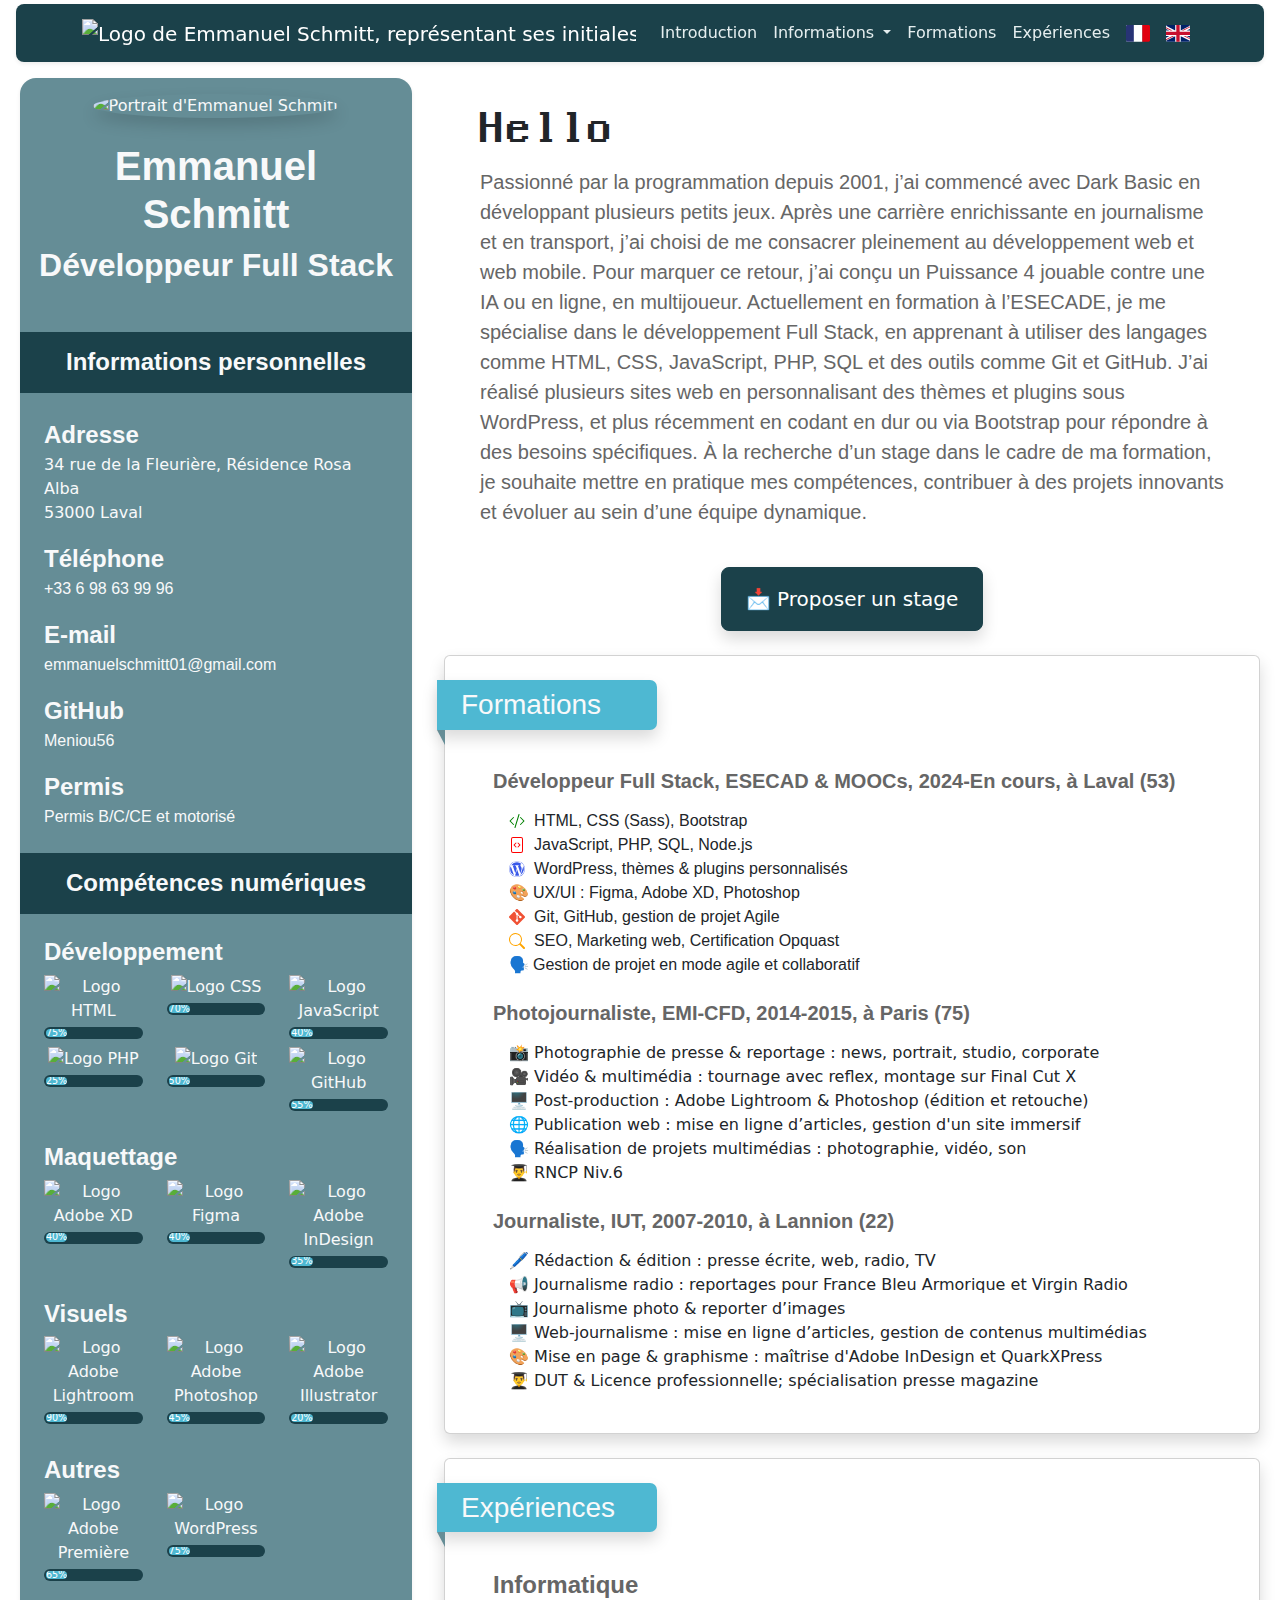
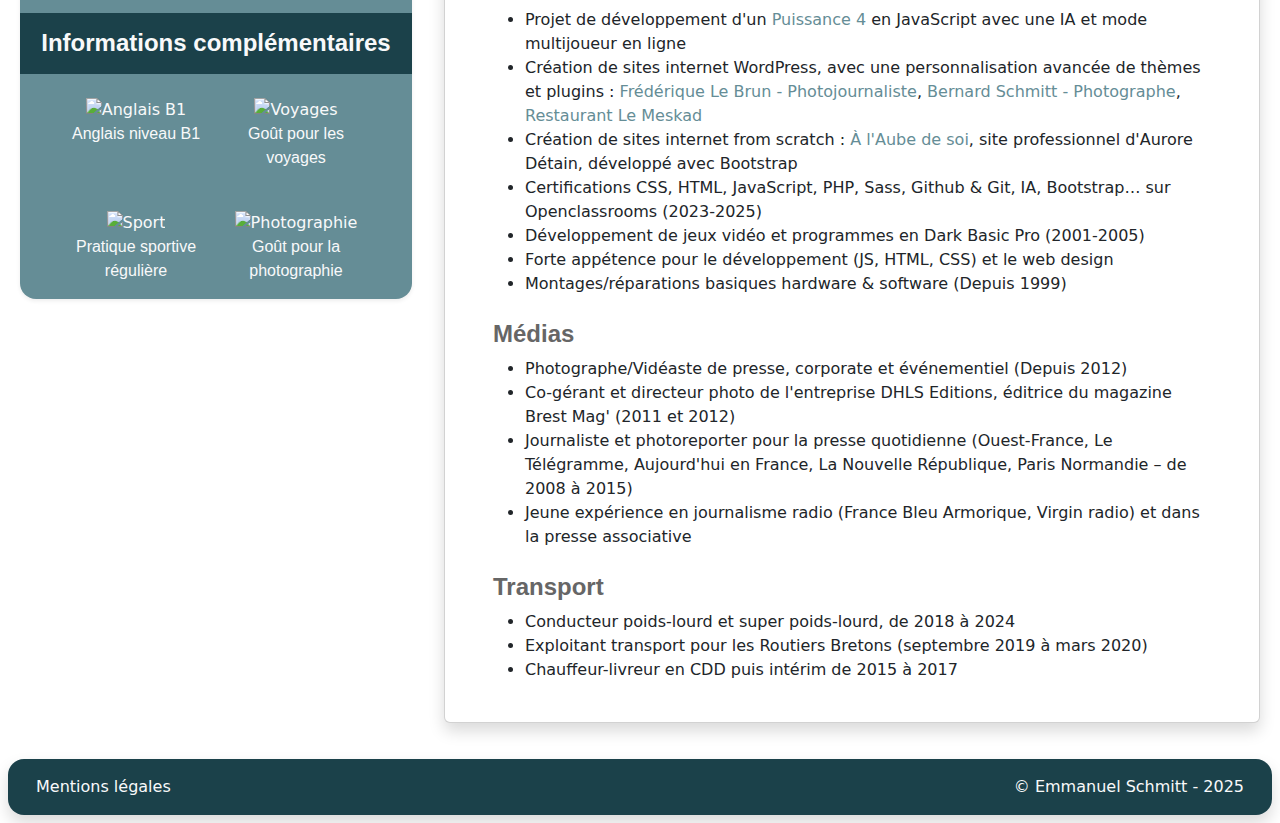
==== commit 4de4662e: "images and not Images" ====
--- a/index.html
+++ b/index.html
@@ -9,7 +9,7 @@
     <title>Emmanuel Schmitt - Apprenti développeur Full Stack</title>
 
     <!--Favicon-->
-    <link rel="icon" type="image/png" sizes="48x48" href="Images/logo/favicon.ico">
+    <link rel="icon" type="image/png" sizes="48x48" href="images/logo/favicon.ico">
 
     <!--Securite-->
     <meta http-equiv="Content-Security-Policy" content="
@@ -822,7 +822,7 @@
                                 <label for="honeypot">Ne pas remplir ce champ</label>
                                 <input type="text" id="honeypot" name="honeypot" tabindex="-1" autocomplete="off">
                             </div>
-                            
+
                         </form>
                     </div>
                 </div>
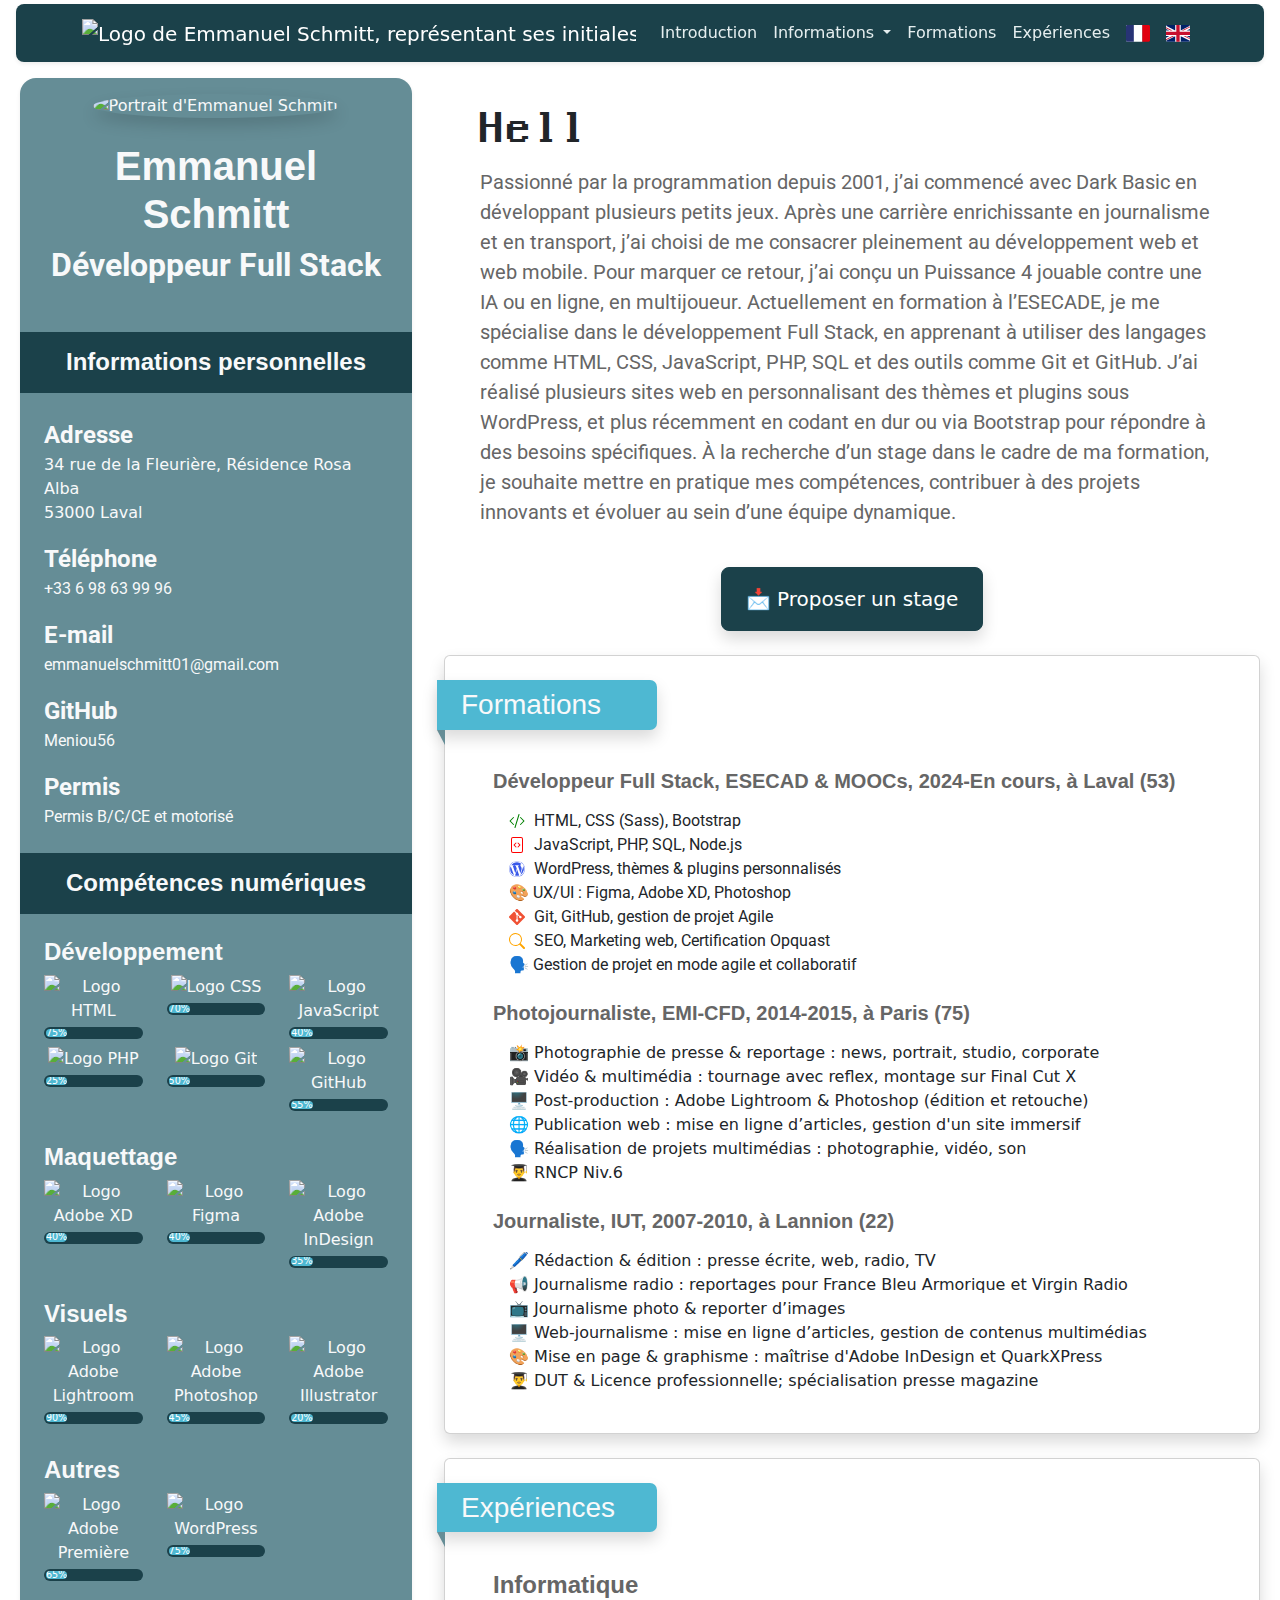
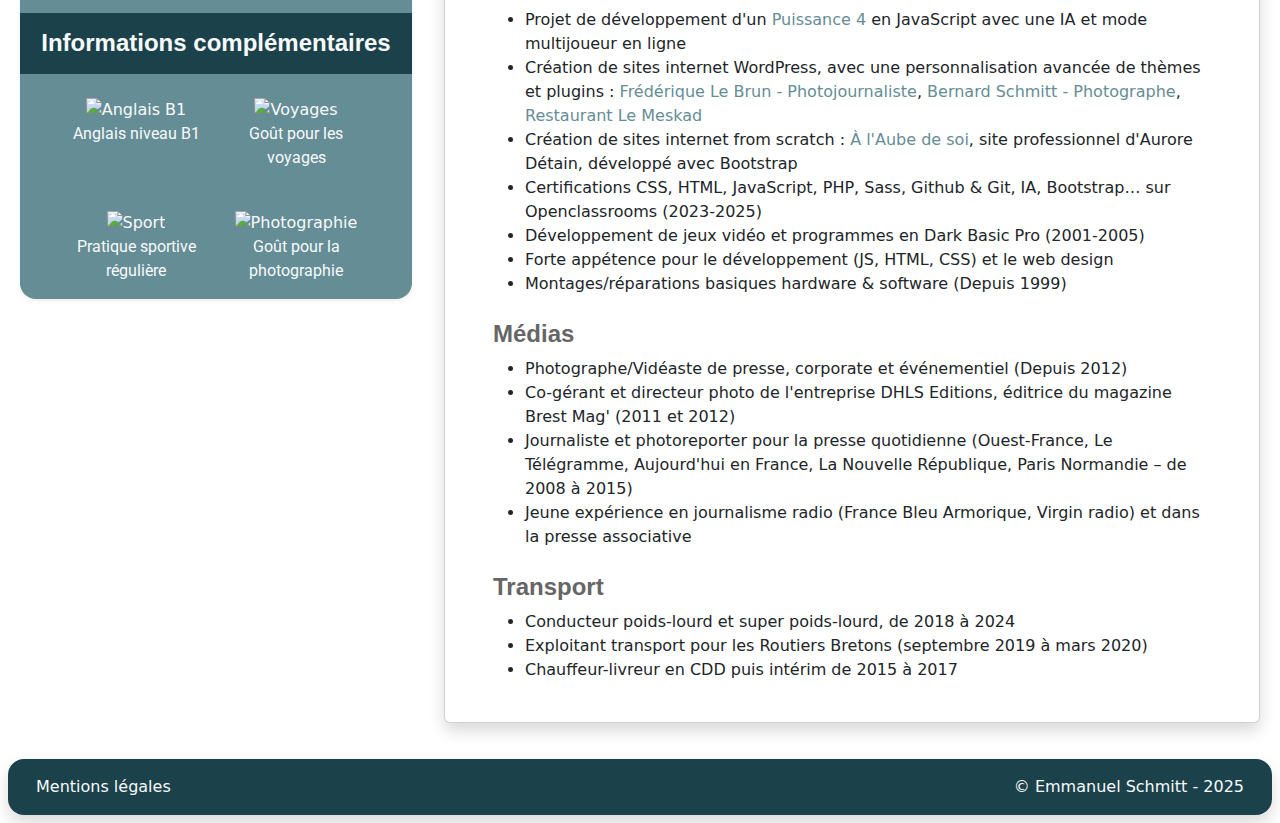
==== commit 973ceb2a: "securisation suivi" ====
--- a/index.html
+++ b/index.html
@@ -8,17 +8,17 @@
     <meta name="author" content="Emmanuel Schmitt">
     <title>Emmanuel Schmitt - Apprenti développeur Full Stack</title>
 
+    <!--Langue-->
+    <link rel="canonical" href="https://emmanuelschmitt.com/">
+    <link rel="alternate" hreflang="fr" href="https://emmanuelschmitt.com/">
+    <link rel="alternate" hreflang="en" href="https://emmanuelschmitt.com/en/">
+    <link rel="alternate" hreflang="x-default" href="https://emmanuelschmitt.com/">
+
+    <!--Confirmation addresse du site et vérification Google-->
+    <link rel="canonical" href="https://emmanuelschmitt.com/">
+
     <!--Favicon-->
     <link rel="icon" type="image/png" sizes="48x48" href="images/logo/favicon.ico">
-
-    <!--Securite-->
-    <meta http-equiv="Content-Security-Policy" content="
-    default-src 'self' https://fonts.googleapis.com https://fonts.gstatic.com https://cdn.jsdelivr.net;
-    script-src 'self' https://cdn.jsdelivr.net 'unsafe-inline';
-    style-src 'self' https://fonts.googleapis.com 'unsafe-inline';
-    font-src 'self' https://fonts.gstatic.com;
-    img-src 'self' data:;
-">
 
     <!-- Import Bootstrap CSS et custom CSS -->
     <link rel="stylesheet" href="css/bootstrap.css">
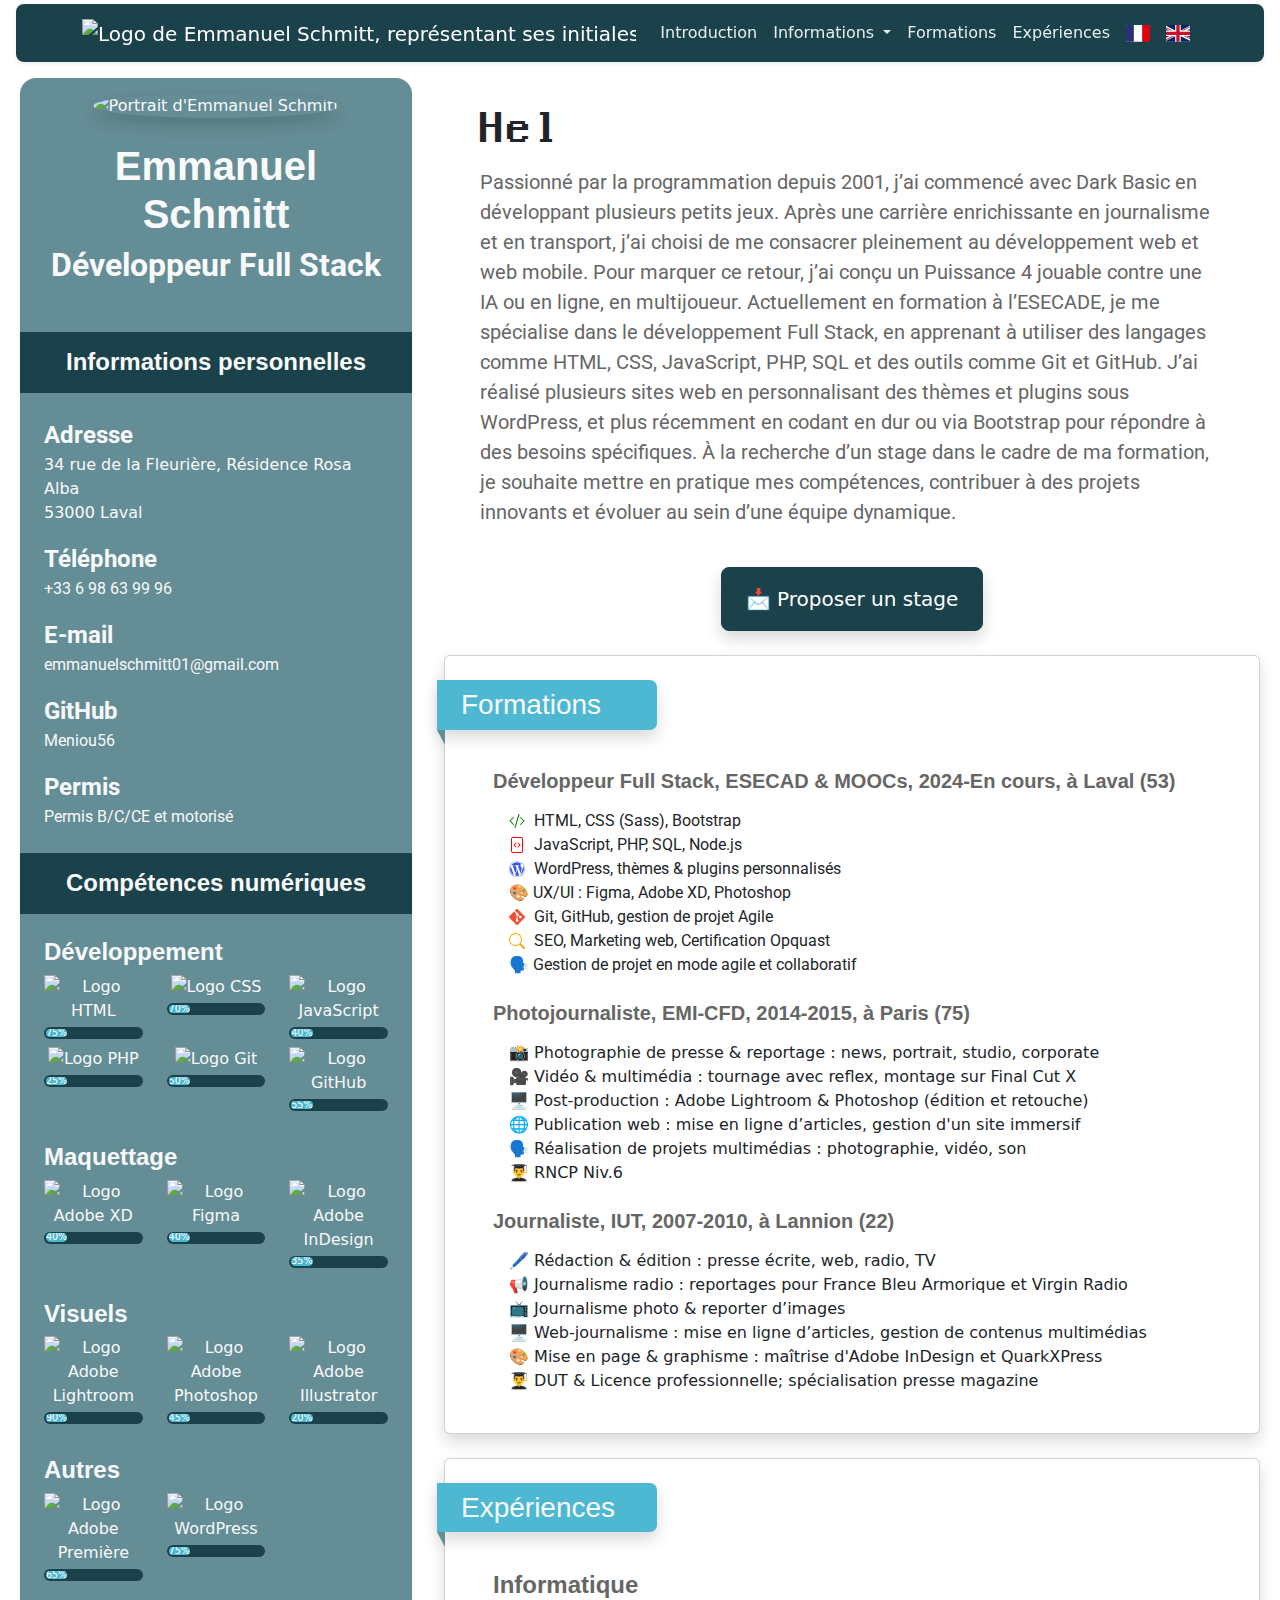
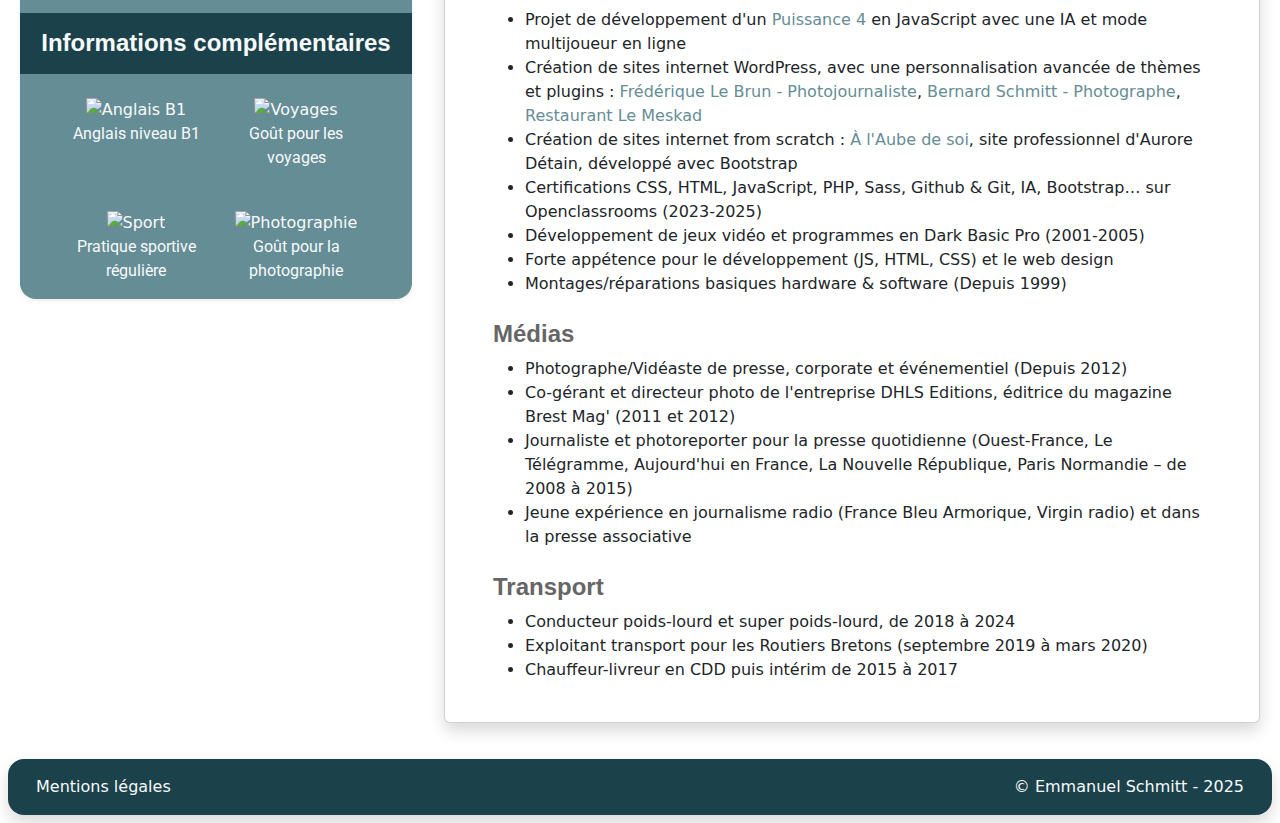
==== commit 0aa1050e: "g search console" ====
--- a/index.html
+++ b/index.html
@@ -11,11 +11,12 @@
     <!--Langue-->
     <link rel="canonical" href="https://emmanuelschmitt.com/">
     <link rel="alternate" hreflang="fr" href="https://emmanuelschmitt.com/">
-    <link rel="alternate" hreflang="en" href="https://emmanuelschmitt.com/en/">
-    <link rel="alternate" hreflang="x-default" href="https://emmanuelschmitt.com/">
+    <link rel="alternate" hreflang="en" href="https://emmanuelschmitt.com/index_en.html">
+    <link rel="alternate" hreflang="x-default" href="https://emmanuelschmitt.com/">    
 
     <!--Confirmation addresse du site et vérification Google-->
     <link rel="canonical" href="https://emmanuelschmitt.com/">
+    <meta name="google-site-verification" content="iRgzFwQyFmxnR-x5R2H1pCQprj1nqyxjqb6XWhvcek8" />
 
     <!--Favicon-->
     <link rel="icon" type="image/png" sizes="48x48" href="images/logo/favicon.ico">
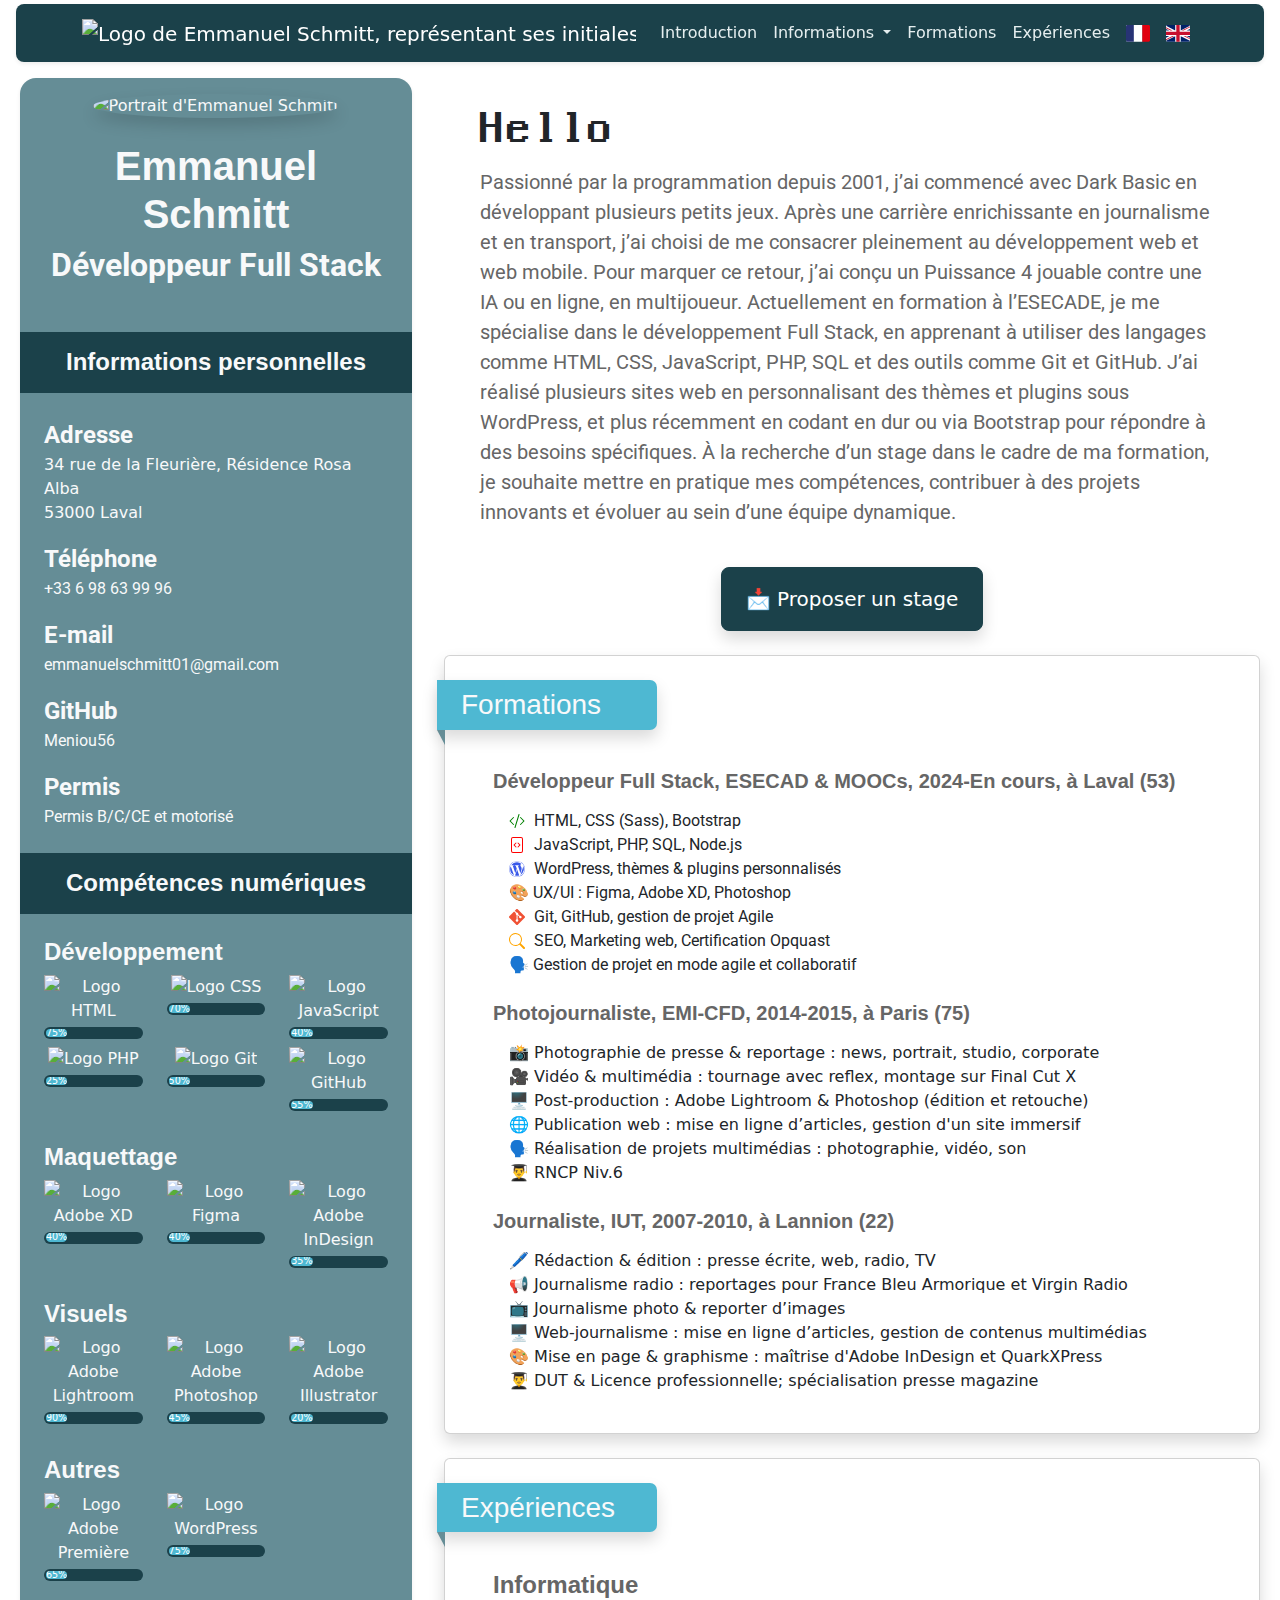
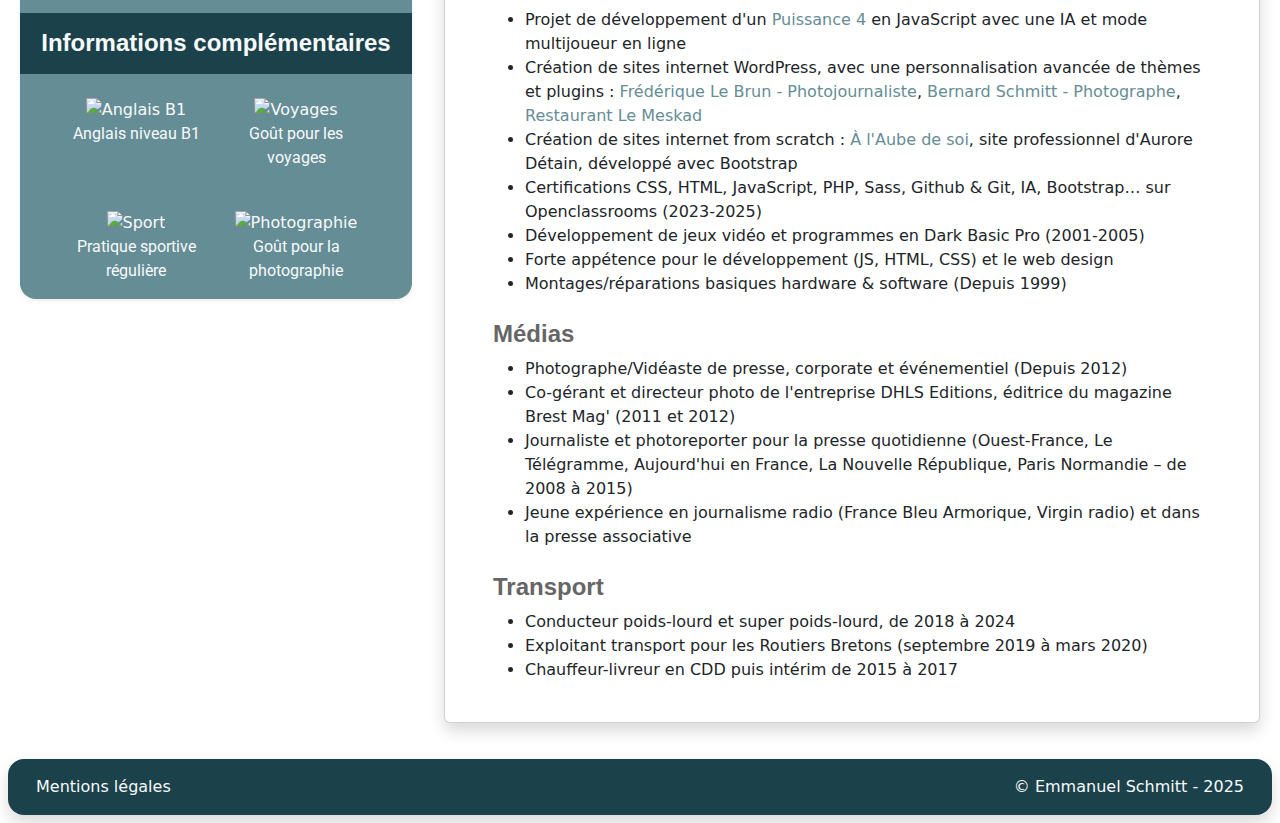
==== commit 3f69248d: "1 canonical link !" ====
--- a/index.html
+++ b/index.html
@@ -9,7 +9,6 @@
     <title>Emmanuel Schmitt - Apprenti développeur Full Stack</title>
 
     <!--Langue-->
-    <link rel="canonical" href="https://emmanuelschmitt.com/">
     <link rel="alternate" hreflang="fr" href="https://emmanuelschmitt.com/">
     <link rel="alternate" hreflang="en" href="https://emmanuelschmitt.com/index_en.html">
     <link rel="alternate" hreflang="x-default" href="https://emmanuelschmitt.com/">    
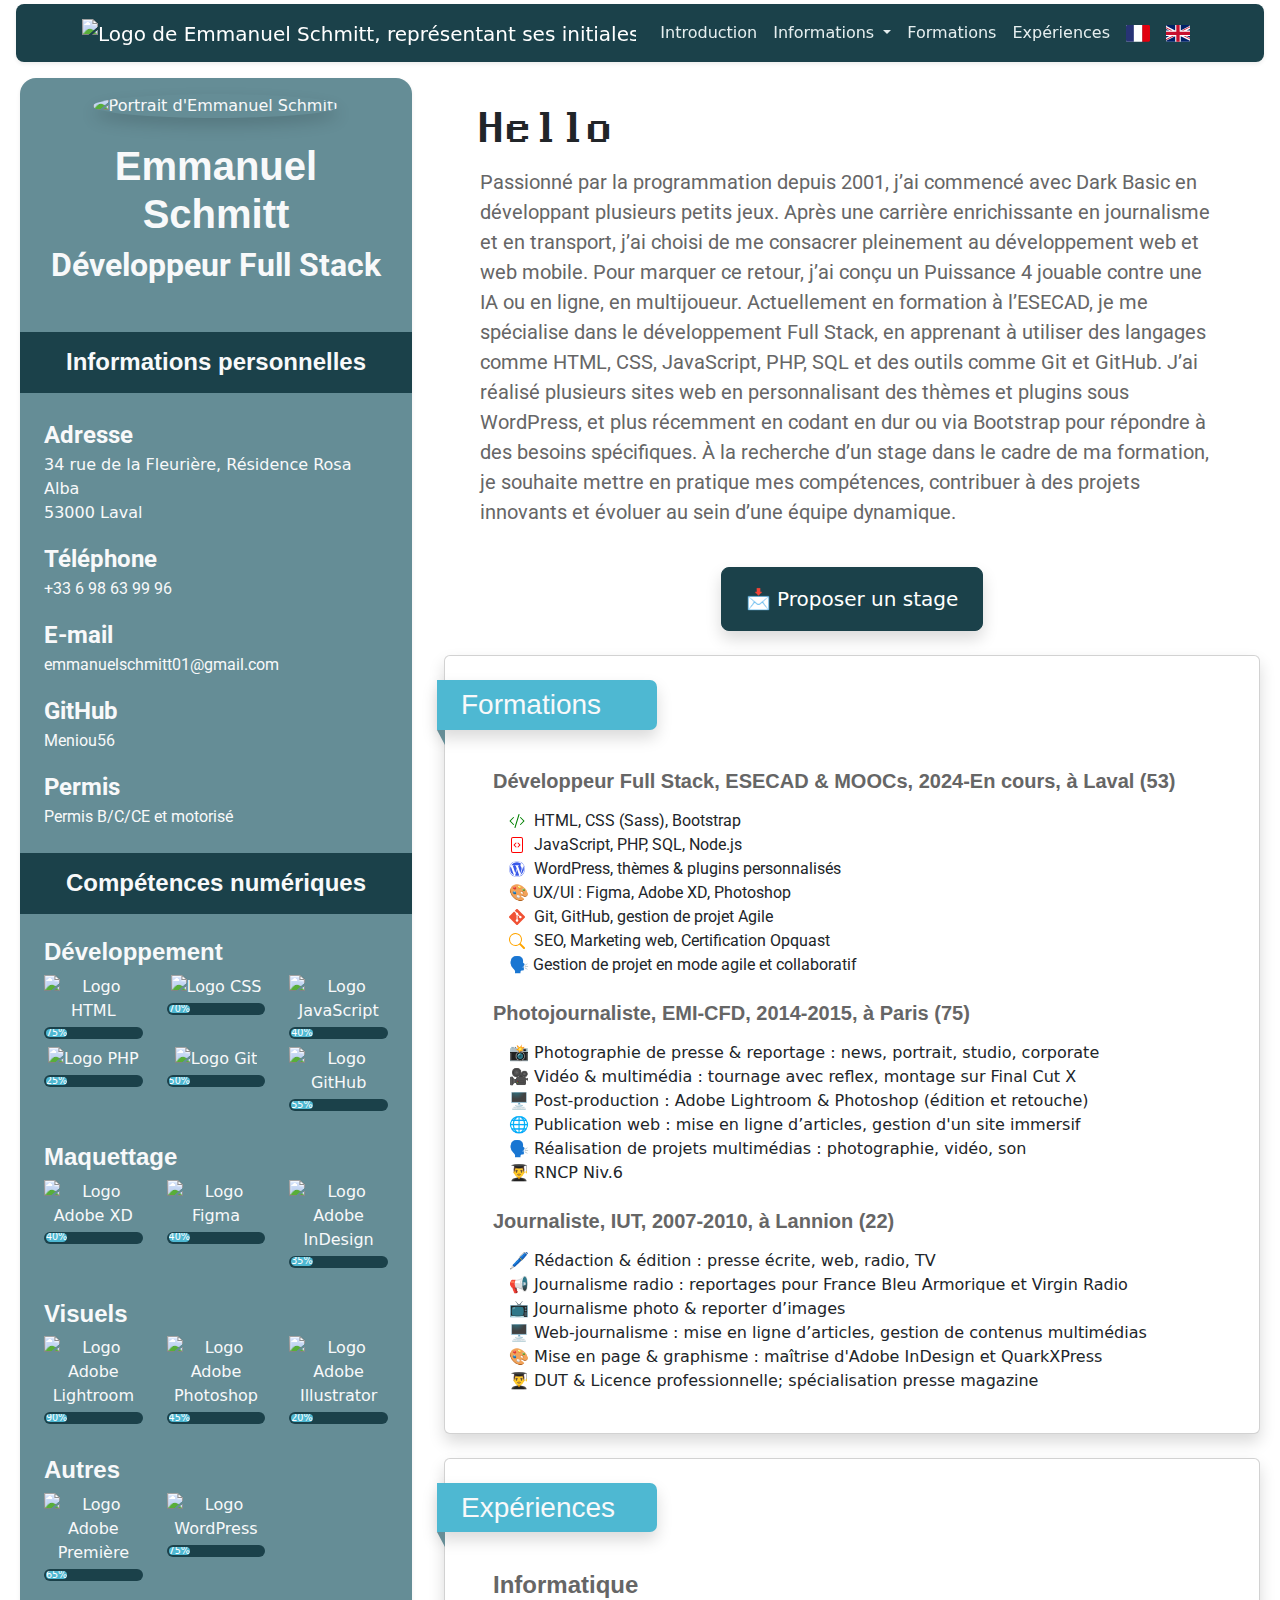
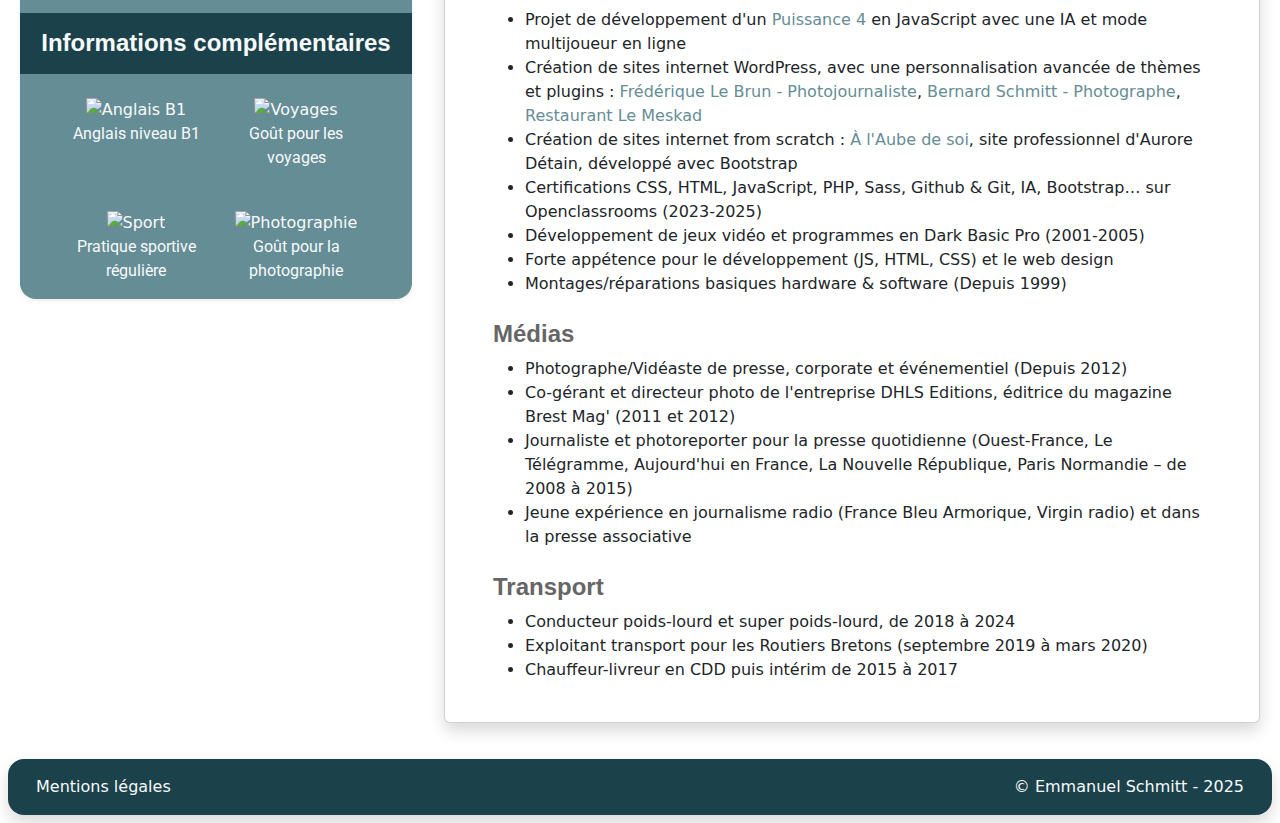
==== commit 1edf1550: "amélioration pour SEO" ====
--- a/index.html
+++ b/index.html
@@ -21,8 +21,8 @@
     <link rel="icon" type="image/png" sizes="48x48" href="images/logo/favicon.ico">
 
     <!-- Import Bootstrap CSS et custom CSS -->
-    <link rel="stylesheet" href="css/bootstrap.css">
-    <link rel="stylesheet" href="css/styles.css">
+    <link rel="stylesheet" href="css/bootstrap.min.css">
+    <link rel="stylesheet" href="css/styles.min.css">
 
     <!-- Import script JS -->
     <script src="script.js" defer></script>
@@ -79,7 +79,7 @@
                             <ul class="navbar-nav">
                                 <!--French-->
                                 <li class="nav-item">
-                                    <a class="nav-link disabled w-40px" aria-disabled="true">
+                                    <a class="nav-link disabled w-40px" href="index.html" aria-disabled="true" title="Français">
                                         <svg xmlns="http://www.w3.org/2000/svg" shape-rendering="geometricPrecision"
                                             text-rendering="geometricPrecision" image-rendering="optimizeQuality"
                                             fill-rule="evenodd" clip-rule="evenodd" viewBox="0 0 512 356.18">
@@ -94,24 +94,11 @@
                                 </li>
                                 <!--English-->
                                 <li class="nav-item">
-                                    <a class="nav-link w-40px" href="index_en.html">
+                                    <a class="nav-link w-40px" href="index_en.html" title="English">
                                         <svg version="1.1" id="Layer_1" xmlns="http://www.w3.org/2000/svg"
                                             xmlns:xlink="http://www.w3.org/1999/xlink" x="0px" y="0px"
-                                            viewBox="0 0 55.2 38.4" style="enable-background: new 0 0 55.2 38.4"
+                                            viewBox="0 0 55.2 38.4"
                                             xml:space="preserve">
-                                            <style type="text/css">
-                                                .st0 {
-                                                    fill: #fefefe;
-                                                }
-
-                                                .st1 {
-                                                    fill: #c8102e;
-                                                }
-
-                                                .st2 {
-                                                    fill: #012169;
-                                                }
-                                            </style>
                                             <g>
                                                 <path class="st0"
                                                     d="M2.87,38.4h49.46c1.59-0.09,2.87-1.42,2.87-3.03V3.03c0-1.66-1.35-3.02-3.01-3.03H3.01 C1.35,0.01,0,1.37,0,3.03v32.33C0,36.98,1.28,38.31,2.87,38.4L2.87,38.4z" />
@@ -469,7 +456,7 @@
                             plusieurs petits jeux. Après une carrière enrichissante en journalisme et en transport, j’ai
                             choisi de me consacrer pleinement au développement web et web mobile. Pour marquer ce
                             retour, j’ai conçu un Puissance 4 jouable contre une IA ou en ligne, en multijoueur.
-                            Actuellement en formation à l’ESECADE, je me spécialise dans le développement Full Stack, en
+                            Actuellement en formation à l’ESECAD, je me spécialise dans le développement Full Stack, en
                             apprenant à utiliser des langages comme HTML, CSS, JavaScript, PHP, SQL et des outils comme
                             Git et GitHub. J’ai réalisé plusieurs sites web en personnalisant des thèmes et plugins sous
                             WordPress, et plus récemment en codant en dur ou via Bootstrap pour répondre à des besoins
--- a/css/styles.min.css
+++ b/css/styles.min.css
@@ -0,0 +1 @@
+@import"https://fonts.googleapis.com/css2?family=Pacifico&family=Roboto:ital,wght@0,100..900;1,100..900&display=swap";@import"https://fonts.googleapis.com/css2?family=Alegreya:ital,wght@0,400..900;1,400..900&display=swap";@font-face{font-family:"MS DOS";src:url("../fonts/MorePerfectDOSVGA.woff2") format("woff2"),url("../fonts/MorePerfectDOSVGA.ttf") format("truetype")}h1,h3,h4,h6,.alegreya{font-family:"Alegreya Sans",sans-serif}h2,p{font-family:"Roboto",sans-serif}h5{font-family:"MS DOS"}.BandeauBleu{left:-56px}h3{background-color:#4eb8d2;border-radius:0 7px 7px 0;max-width:220px}.triangle{border-top:15px solid #658d96;border-left:8px solid transparent;width:7px}#btnUP{display:none;width:42px;height:42px}#main-container{background:url("../images/Fond_1296.webp");background-repeat:repeat-y;background-size:100%}ul.arrowPuce{list-style-image:url("../images/puce.webp")}.marron{color:#666 !important}.z-1080{z-index:1080}.max-w-280{max-width:280px}.progress-bar{transition:width 2s ease-in-out}a{text-decoration:none}a:hover{text-decoration:underline;transition:.8s}@media print{nav,footer{display:none}}.st0{fill:#fefefe}.st1{fill:#c8102e}.st2{fill:#012169}/*# sourceMappingURL=styles.min.css.map */
